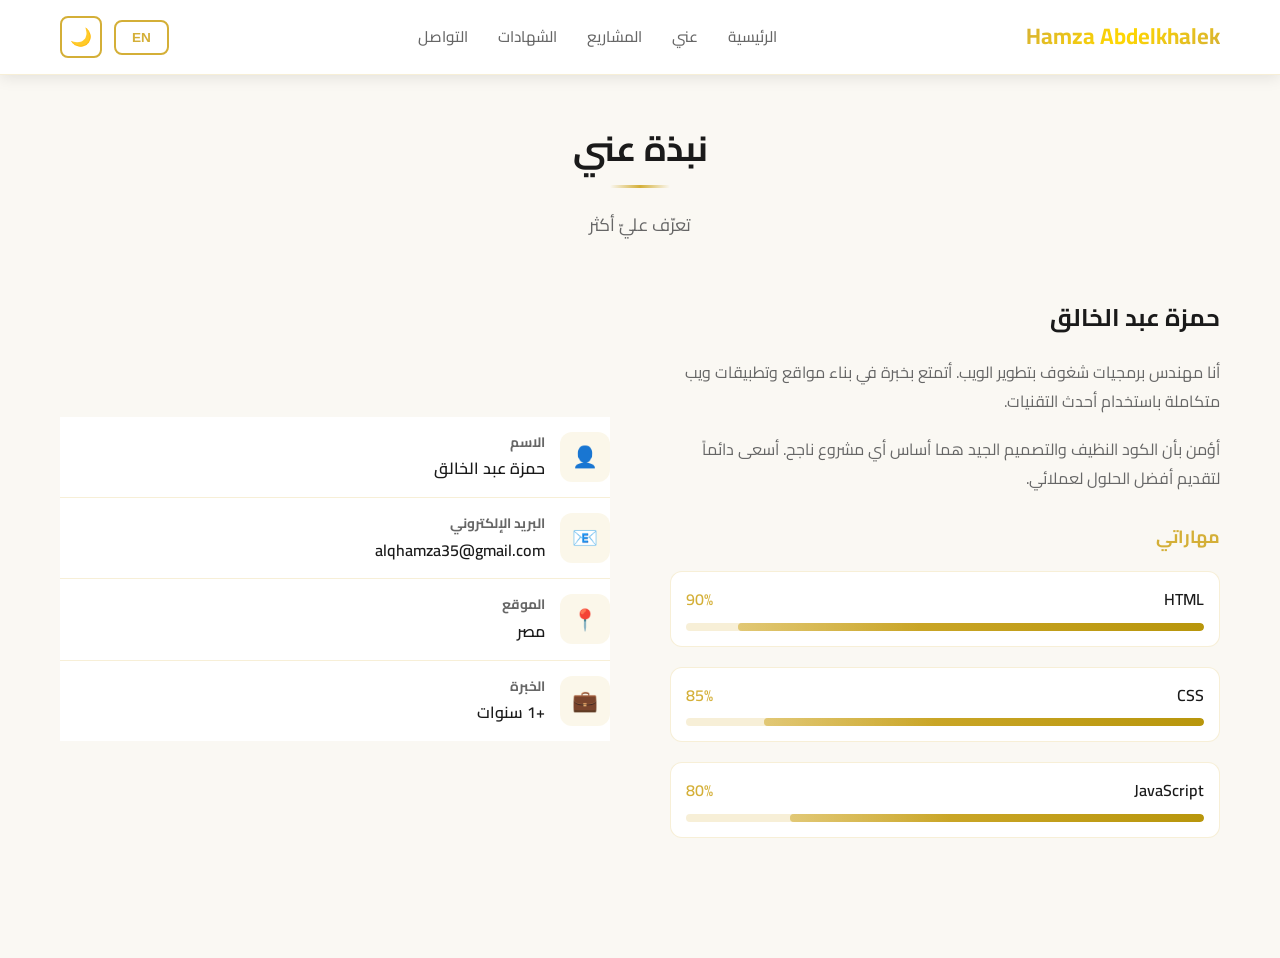
==== about.html @ 324f05d0 "Add files via upload" ====
<!DOCTYPE html>
<html lang="ar" dir="rtl">
<head>
    <meta charset="UTF-8">
    <meta name="viewport" content="width=device-width, initial-scale=1.0">
    <title>عني | Hamza Abdelkhalek</title>
    <link rel="stylesheet" href="style.css">
    <link href="https://fonts.googleapis.com/css2?family=Cairo:wght@400;600;700&family=Inter:wght@400;500;600;700&display=swap" rel="stylesheet">
</head>
<body>

    <!-- ========================================
         شريط التنقل (Navbar)
         ======================================== -->
    <nav class="navbar">
        <div class="container">
            <a href="index.html" class="logo">
                Hamza Abdelkhalek
            </a>

            <ul class="nav-links">
                <li><a href="index.html" data-i18n="home">الرئيسية</a></li>
                <li><a href="about.html" data-i18n="about">عني</a></li>
                <li><a href="projects.html" data-i18n="projects">المشاريع</a></li>
                <li><a href="certificates.html" data-i18n="certificates">الشهادات</a></li>
                <li><a href="contact.html" data-i18n="contact">التواصل</a></li>
            </ul>

            <div class="header-controls">
                <button class="lang-toggle" onclick="toggleLanguage()">EN</button>
                <button class="theme-toggle" onclick="toggleTheme()">🌙</button>
                <div class="mobile-menu">
                    <span></span>
                    <span></span>
                    <span></span>
                </div>
            </div>
        </div>
    </nav>

    <!-- ========================================
         قسم عني (About Section)
         ======================================== -->
    <section class="about" style="padding-top: 120px;">
        <div class="container">
            <!-- عنوان القسم -->
            <div class="section-header">
                <h2 data-i18n="about-title">نبذة <span>عني</span></h2>
                <p data-i18n="about-subtitle">تعرّف عليّ أكثر</p>
            </div>

            <!-- محتوى عني -->
            <div class="about-content">
                <!-- النص -->
                <div class="about-text">
                    <h3 data-i18n="name">حمزة عبد الخالق</h3>
                    <p data-i18n="about-text-1">
                        أنا مهندس برمجيات شغوف بتطوير الويب. أتمتع بخبرة في بناء مواقع وتطبيقات ويب متكاملة باستخدام أحدث التقنيات.
                    </p>
                    <p data-i18n="about-text-2">
                        أؤمن بأن الكود النظيف والتصميم الجيد هما أساس أي مشروع ناجح. أسعى دائماً لتقديم أفضل الحلول لعملائي.
                    </p>

                    <!-- شريط المهارات -->
                    <div class="skills-bar">
                        <h4 data-i18n="skills-title">مهاراتي</h4>

                        <!-- HTML -->
                        <div class="skill-item">
                            <div class="skill-header">
                                <span class="skill-name" data-i18n="html-skill">HTML</span>
                                <span class="skill-percent">90%</span>
                            </div>
                            <div class="skill-bar">
                                <div class="progress" data-width="90%"></div>
                            </div>
                        </div>

                        <!-- CSS -->
                        <div class="skill-item">
                            <div class="skill-header">
                                <span class="skill-name" data-i18n="css-skill">CSS</span>
                                <span class="skill-percent">85%</span>
                            </div>
                            <div class="skill-bar">
                                <div class="progress" data-width="85%"></div>
                            </div>
                        </div>

                        <!-- JavaScript -->
                        <div class="skill-item">
                            <div class="skill-header">
                                <span class="skill-name" data-i18n="js-skill">JavaScript</span>
                                <span class="skill-percent">80%</span>
                            </div>
                            <div class="skill-bar">
                                <div class="progress" data-width="80%"></div>
                            </div>
                        </div>
                    </div>
                </div>

                <!-- بطاقة المعلومات -->
                <div class="about-info-card">
                    <!-- الاسم -->
                    <div class="info-item">
                        <div class="icon">👤</div>
                        <div class="info-text">
                            <h4 data-i18n="name-label">الاسم</h4>
                            <p data-i18n="name-value">حمزة عبد الخالق</p>
                        </div>
                    </div>

                    <!-- البريد الإلكتروني -->
                    <div class="info-item">
                        <div class="icon">📧</div>
                        <div class="info-text">
                            <h4 data-i18n="email-label">البريد الإلكتروني</h4>
                            <p data-i18n="email-value">alqhamza35@gmail.com</p>
                        </div>
                    </div>

                    <!-- الموقع -->
                    <div class="info-item">
                        <div class="icon">📍</div>
                        <div class="info-text">
                            <h4 data-i18n="location-label">الموقع</h4>
                            <p data-i18n="location-value">مصر</p>
                        </div>
                    </div>

                    <!-- الخبرة -->
                    <div class="info-item">
                        <div class="icon">💼</div>
                        <div class="info-text">
                            <h4 data-i18n="experience-label">الخبرة</h4>
                            <p data-i18n="experience-value">+1 سنوات</p>
                        </div>
                    </div>
                </div>
            </div>
        </div>
        

    <script src="i18n.js"></script>
    <script src="main.js"></script>

</body>
</html>
---- style.css ----
:root {
    --primary: #D4AF37;
    --primary-dark: #B8960C;
    --primary-light: #f0d78c;
    --bg-color: #ffffff;
    --bg-secondary: #faf8f3;
    --text-color: #1a1a1a;
    --text-light: #666666;
    --card-bg: #ffffff;
    --shadow: 0 4px 20px rgba(0, 0, 0, 0.08);
    --border: rgba(212, 175, 55, 0.2);
    --nav-bg: rgba(255, 255, 255, 0.95);
}

[data-theme="dark"] {
    --bg-color: #0d0d0d;
    --bg-secondary: #161616;
    --text-color: #e8e8e8;
    --text-light: #999999;
    --card-bg: #1a1a1a;
    --shadow: 0 4px 25px rgba(0, 0, 0, 0.5);
    --border: rgba(212, 175, 55, 0.25);
    --nav-bg: rgba(13, 13, 13, 0.95);
}

* {
    margin: 0;
    padding: 0;
    box-sizing: border-box;
}

html {
    scroll-behavior: smooth;
}

body {
    font-family: 'Cairo', 'Inter', sans-serif;
    background-color: var(--bg-color);
    color: var(--text-color);
    line-height: 1.6;
    opacity: 0;
    animation: fadeInPage 0.6s ease forwards;
}

@keyframes fadeInPage {
    to { opacity: 1; }
}

a {
    text-decoration: none;
    color: inherit;
}

ul {
    list-style: none;
}

img {
    max-width: 100%;
    height: auto;
}

.container {
    max-width: 1200px;
    margin: 0 auto;
    padding: 0 20px;
}

/* ========== NAVBAR ========== */
.navbar {
    position: fixed;
    top: 0;
    left: 0;
    right: 0;
    background: var(--nav-bg);
    backdrop-filter: blur(12px);
    box-shadow: 0 1px 20px rgba(212, 175, 55, 0.08);
    z-index: 1000;
    border-bottom: 1px solid var(--border);
}

.navbar .container {
    display: flex;
    justify-content: space-between;
    align-items: center;
    padding: 16px 20px;
}

.logo {
    font-size: 1.4rem;
    font-weight: 700;
    color: var(--primary);
    transition: 0.3s;
}

.logo:hover {
    text-shadow: 0 0 20px rgba(212, 175, 55, 0.5);
}

.logo span {
    color: var(--text-color);
}

.nav-links {
    display: flex;
    align-items: center;
    gap: 30px;
}

.nav-links a {
    font-size: 0.95rem;
    font-weight: 500;
    color: var(--text-light);
    transition: 0.3s;
    position: relative;
}

.nav-links a::after {
    content: '';
    position: absolute;
    bottom: -6px;
    left: 50%;
    width: 0;
    height: 2px;
    background: var(--primary);
    transition: 0.3s;
    transform: translateX(-50%);
}

.nav-links a:hover {
    color: var(--primary);
}

.nav-links a:hover::after {
    width: 100%;
}

.header-controls {
    display: flex;
    align-items: center;
    gap: 12px;
}

.lang-toggle {
    display: flex;
    align-items: center;
    gap: 5px;
    padding: 8px 16px;
    background: transparent;
    border: 2px solid var(--primary);
    border-radius: 8px;
    cursor: pointer;
    font-size: 0.85rem;
    font-weight: 600;
    color: var(--primary);
    transition: 0.3s;
}

.lang-toggle:hover {
    background: var(--primary);
    color: #fff;
    box-shadow: 0 0 20px rgba(212, 175, 55, 0.3);
}

.theme-toggle {
    width: 42px;
    height: 42px;
    border-radius: 8px;
    border: 2px solid var(--primary);
    background: transparent;
    cursor: pointer;
    font-size: 1.1rem;
    display: flex;
    align-items: center;
    justify-content: center;
    transition: 0.3s;
}

.theme-toggle:hover {
    background: var(--primary);
    color: #fff;
    box-shadow: 0 0 20px rgba(212, 175, 55, 0.3);
}

.mobile-menu {
    display: none;
    flex-direction: column;
    gap: 5px;
    cursor: pointer;
    padding: 10px;
}

.mobile-menu span {
    width: 25px;
    height: 3px;
    background: var(--text-color);
    border-radius: 3px;
    transition: 0.3s;
}

/* ========== HERO ========== */
.hero {
    min-height: 100vh;
    display: flex;
    align-items: center;
    padding-top: 80px;
    background: linear-gradient(-45deg, var(--bg-color), var(--bg-secondary), rgba(212, 175, 55, 0.08), var(--bg-color));
    background-size: 400% 400%;
    animation: heroGradient 15s ease infinite;
    position: relative;
    overflow: hidden;
}

@keyframes heroGradient {
    0% { background-position: 0% 50%; }
    50% { background-position: 100% 50%; }
    100% { background-position: 0% 50%; }
}

.hero .container {
    display: grid;
    grid-template-columns: 1fr 1fr;
    gap: 60px;
    align-items: center;
}

.hero-content {
    animation: slideUp 0.8s ease forwards;
}

@keyframes slideUp {
    from {
        opacity: 0;
        transform: translateY(40px);
    }
    to {
        opacity: 1;
        transform: translateY(0);
    }
}

.hero-content h1 {
    font-size: 2.5rem;
    margin-bottom: 8px;
    color: var(--text-color);
}

.hero-content h1 span {
    background: linear-gradient(90deg, var(--primary), var(--primary-dark));
    -webkit-background-clip: text;
    -webkit-text-fill-color: transparent;
    background-clip: text;
}

.hero-content .subtitle {
    font-size: 1.3rem;
    color: var(--primary);
    margin-bottom: 20px;
    font-weight: 600;
    animation: textGlow 3s ease-in-out infinite;
}

@keyframes textGlow {
    0%, 100% { text-shadow: 0 0 5px rgba(212, 175, 55, 0.2); }
    50% { text-shadow: 0 0 20px rgba(212, 175, 55, 0.5), 0 0 40px rgba(212, 175, 55, 0.2); }
}

.hero-content p {
    font-size: 1.05rem;
    color: var(--text-light);
    margin-bottom: 30px;
    max-width: 500px;
    line-height: 1.8;
}

.hero-buttons {
    display: flex;
    gap: 15px;
    flex-wrap: wrap;
}

.hero-image {
    display: flex;
    justify-content: center;
    align-items: center;
    animation: slideUp 0.8s ease 0.2s forwards;
    opacity: 0;
}

.hero-image .profile-img {
    width: 320px;
    height: 320px;
    border-radius: 50%;
    background: linear-gradient(135deg, var(--primary), var(--primary-dark));
    display: flex;
    align-items: center;
    justify-content: center;
    overflow: hidden;
    box-shadow: 0 0 60px rgba(212, 175, 55, 0.3), 0 0 100px rgba(212, 175, 55, 0.1);
    border: 4px solid var(--primary);
    position: relative;
}

.hero-image .profile-img::before {
    content: '';
    position: absolute;
    top: -2px;
    left: -2px;
    right: -2px;
    bottom: -2px;
    border-radius: 50%;
    background: conic-gradient(from 0deg, transparent, var(--primary), transparent, var(--primary), transparent);
    animation: rotateBorder 8s linear infinite;
    z-index: -1;
}

@keyframes rotateBorder {
    100% { transform: rotate(360deg); }
}

.hero-image .profile-img img {
    width: 100%;
    height: 100%;
    object-fit: cover;
}

/* ========== BUTTONS ========== */
.btn {
    display: inline-block;
    padding: 13px 32px;
    border-radius: 10px;
    font-size: 1rem;
    font-weight: 600;
    cursor: pointer;
    transition: 0.3s cubic-bezier(0.175, 0.885, 0.32, 1.275);
    border: none;
    position: relative;
    overflow: hidden;
}

.btn::before {
    content: '';
    position: absolute;
    top: 0;
    left: -100%;
    width: 100%;
    height: 100%;
    background: linear-gradient(90deg, transparent, rgba(255, 255, 255, 0.3), transparent);
    transition: 0.5s;
}

.btn:hover::before {
    left: 100%;
}

.btn:active {
    transform: scale(0.97);
}

.btn-primary {
    background: var(--primary);
    color: #ffffff;
    box-shadow: 0 4px 15px rgba(212, 175, 55, 0.3);
}

.btn-primary:hover {
    background: var(--primary-dark);
    transform: translateY(-3px);
    box-shadow: 0 8px 30px rgba(212, 175, 55, 0.4);
}

.btn-secondary {
    background: transparent;
    color: var(--primary);
    border: 2px solid var(--primary);
}

.btn-secondary:hover {
    background: var(--primary);
    color: #ffffff;
    transform: translateY(-3px);
    box-shadow: 0 8px 30px rgba(212, 175, 55, 0.4);
}

/* ========== SECTIONS ========== */
section {
    padding: 100px 0;
}

.section-header {
    text-align: center;
    margin-bottom: 60px;
}

.section-header h2 {
    font-size: 2.2rem;
    margin-bottom: 15px;
    color: var(--text-color);
    position: relative;
    display: inline-block;
}

.section-header h2 span {
    color: var(--primary);
}

.section-header h2::after {
    content: '';
    position: absolute;
    bottom: -12px;
    left: 50%;
    transform: translateX(-50%);
    width: 60px;
    height: 3px;
    background: linear-gradient(90deg, transparent, var(--primary), transparent);
    border-radius: 2px;
}

.section-header p {
    color: var(--text-light);
    font-size: 1.1rem;
    margin-top: 20px;
}

/* ========== ABOUT ========== */
.about {
    background: var(--bg-secondary);
}

.about-content {
    display: grid;
    grid-template-columns: 1fr 1fr;
    gap: 60px;
    align-items: center;
}

.about-text h3 {
    font-size: 1.5rem;
    margin-bottom: 20px;
    color: var(--text-color);
}

.about-text p {
    color: var(--text-light);
    margin-bottom: 20px;
    line-height: 1.8;
}

.skills-bar {
    margin-top: 30px;
}

.skills-bar h4 {
    font-size: 1.1rem;
    color: var(--primary);
    margin-bottom: 20px;
}

.skill-item {
    margin-bottom: 20px;
    padding: 15px;
    background: var(--card-bg);
    border-radius: 12px;
    border: 1px solid var(--border);
    transition: 0.3s;
}

.skill-item:hover {
    transform: translateY(-3px);
    border-color: var(--primary);
    box-shadow: 0 8px 25px rgba(212, 175, 55, 0.15);
}

.skill-header {
    display: flex;
    justify-content: space-between;
    margin-bottom: 10px;
}

.skill-name {
    font-weight: 600;
    color: var(--text-color);
}

.skill-percent {
    color: var(--primary);
    font-weight: 600;
}

.skill-bar {
    height: 8px;
    background: var(--border);
    border-radius: 10px;
    overflow: hidden;
}

.skill-bar .progress {
    height: 100%;
    background: linear-gradient(90deg, var(--primary), var(--primary-dark));
    border-radius: 10px;
    transition: width 1.5s ease;
    position: relative;
    overflow: hidden;
}

.skill-bar .progress::after {
    content: '';
    position: absolute;
    top: 0;
    left: -100%;
    width: 100%;
    height: 100%;
    background: linear-gradient(90deg, transparent, rgba(255, 255, 255, 0.4), transparent);
    animation: skillShimmer 2s linear infinite;
}

@keyframes skillShimmer {
    100% { left: 100%; }
}

.login-box,
.about-info-card,
.project-card,
.certificate-card,
.contact-item,
.social-link,
.project-image {
    background: var(--card-bg);
}
    padding: 40px;
    border-radius: 20px;
    box-shadow: var(--shadow);
    border: 1px solid var(--border);
    position: relative;
    overflow: hidden;
}

.about-info-card::before {
    content: '';
    position: absolute;
    top: 0;
    left: 0;
    right: 0;
    height: 4px;
    background: linear-gradient(90deg, var(--primary), var(--primary-dark), var(--primary));
    background-size: 200% 100%;
    animation: shimmer 2s linear infinite;
}

@keyframes shimmer {
    100% { background-position: -200% 0; }
}

.info-item {
    display: flex;
    align-items: center;
    gap: 15px;
    padding: 15px 0;
    border-bottom: 1px solid var(--border);
    transition: 0.3s;
}

.info-item:last-child {
    border-bottom: none;
}

.info-item:hover {
    padding-left: 10px;
}

.info-item .icon {
    width: 50px;
    height: 50px;
    background: rgba(212, 175, 55, 0.1);
    border-radius: 12px;
    display: flex;
    align-items: center;
    justify-content: center;
    font-size: 1.3rem;
    color: var(--primary);
    transition: 0.3s;
}

.info-item:hover .icon {
    background: var(--primary);
    color: #fff;
    transform: rotate(10deg);
}

.info-item .info-text h4 {
    font-size: 0.85rem;
    color: var(--text-light);
    margin-bottom: 3px;
}

.info-item .info-text p {
    font-size: 1rem;
    color: var(--text-color);
    font-weight: 600;
    margin-bottom: 0;
}

/* ========== PROJECTS ========== */
.projects-grid {
    display: grid;
    grid-template-columns: repeat(3, 1fr);
    gap: 30px;
}

.project-card {
    background: var(--card-bg);
    border-radius: 16px;
    overflow: hidden;
    box-shadow: var(--shadow);
    border: 1px solid var(--border);
    transition: 0.4s cubic-bezier(0.175, 0.885, 0.32, 1.275);
    position: relative;
}

.project-card::before {
    content: '';
    position: absolute;
    top: 0;
    left: 0;
    right: 0;
    height: 3px;
    background: linear-gradient(90deg, var(--primary), var(--primary-dark), var(--primary));
    background-size: 200% 100%;
    animation: shimmer 2s linear infinite;
    opacity: 0;
    transition: 0.3s;
}

.project-card:hover {
    transform: translateY(-8px);
    box-shadow: 0 15px 40px rgba(212, 175, 55, 0.2);
    border-color: var(--primary);
}

.project-card:hover::before {
    opacity: 1;
}

.project-image {
    width: 100%;
    height: 180px;
    background: linear-gradient(135deg, rgba(212, 175, 55, 0.1), rgba(212, 175, 55, 0.05));
    display: flex;
    align-items: center;
    justify-content: center;
    font-size: 3.5rem;
    position: relative;
    overflow: hidden;
}

.project-image::after {
    content: '';
    position: absolute;
    top: 0;
    left: -100%;
    width: 100%;
    height: 100%;
    background: linear-gradient(90deg, transparent, rgba(255, 255, 255, 0.2), transparent);
    transition: 0.5s;
}

.project-card:hover .project-image::after {
    left: 100%;
}

.project-content {
    padding: 25px;
}

.project-content h3 {
    font-size: 1.2rem;
    margin-bottom: 10px;
    color: var(--text-color);
    position: relative;
    display: inline-block;
}

.project-content h3::after {
    content: '';
    position: absolute;
    bottom: -4px;
    left: 0;
    width: 0;
    height: 2px;
    background: var(--primary);
    transition: 0.3s;
}

.project-card:hover .project-content h3::after {
    width: 100%;
}

.project-content p {
    color: var(--text-light);
    margin-bottom: 15px;
    font-size: 0.95rem;
}

.project-tags {
    display: flex;
    flex-wrap: wrap;
    gap: 8px;
    margin-bottom: 15px;
}

.project-tags span {
    padding: 5px 12px;
    background: rgba(212, 175, 55, 0.1);
    color: var(--primary);
    border-radius: 6px;
    font-size: 0.8rem;
    font-weight: 600;
    border: 1px solid rgba(212, 175, 55, 0.2);
}

.project-links {
    display: flex;
    gap: 10px;
}

.project-links a {
    padding: 8px 18px;
    border-radius: 8px;
    font-size: 0.85rem;
    font-weight: 600;
    transition: 0.3s;
}

.project-links .live-link {
    background: var(--primary);
    color: #ffffff;
}

.project-links .live-link:hover {
    background: var(--primary-dark);
    box-shadow: 0 4px 15px rgba(212, 175, 55, 0.3);
}

.project-links .code-link {
    border: 2px solid var(--primary);
    color: var(--primary);
}

.project-links .code-link:hover {
    background: var(--primary);
    color: #ffffff;
}

/* ========== CERTIFICATES ========== */
.certificates {
    background: var(--bg-secondary);
}

.certificates-grid {
    display: grid;
    grid-template-columns: repeat(3, 1fr);
    gap: 30px;
}

.certificate-card {
    background: var(--card-bg);
    border-radius: 16px;
    overflow: hidden;
    box-shadow: var(--shadow);
    border: 1px solid var(--border);
    transition: 0.4s cubic-bezier(0.175, 0.885, 0.32, 1.275);
    position: relative;
}

.certificate-card::before {
    content: '';
    position: absolute;
    top: 0;
    left: 0;
    right: 0;
    height: 3px;
    background: linear-gradient(90deg, var(--primary), var(--primary-dark), var(--primary));
    background-size: 200% 100%;
    animation: shimmer 2s linear infinite;
    opacity: 0;
    transition: 0.3s;
}

.certificate-card:hover {
    transform: translateY(-8px);
    box-shadow: 0 15px 40px rgba(212, 175, 55, 0.2);
    border-color: var(--primary);
}

.certificate-card:hover::before {
    opacity: 1;
}

.certificate-image {
    width: 100%;
    height: 220px;
    overflow: hidden;
    background: var(--bg-secondary);
}

.certificate-image img {
    width: 100%;
    height: 100%;
    object-fit: cover;
    transition: 0.4s;
}

.certificate-card:hover .certificate-image img {
    transform: scale(1.05);
}

.certificate-content {
    padding: 22px;
}

.certificate-content h3 {
    font-size: 1rem;
    margin-bottom: 8px;
    color: var(--text-color);
    line-height: 1.4;
}

.certificate-issuer {
    color: var(--primary);
    font-size: 0.85rem;
    font-weight: 500;
    margin-bottom: 5px;
}

.certificate-date {
    color: var(--text-light);
    font-size: 0.85rem;
    margin-bottom: 10px;
}

.certificate-badge {
    display: inline-block;
    padding: 5px 12px;
    background: rgba(212, 175, 55, 0.1);
    color: var(--primary);
    border-radius: 6px;
    font-size: 0.75rem;
    font-weight: 600;
    border: 1px solid rgba(212, 175, 55, 0.2);
}

/* ========== CONTACT ========== */
.contact {
    background: var(--bg-secondary);
}

.contact-content {
    display: grid;
    grid-template-columns: 1fr;
    gap: 60px;
    max-width: 700px;
    margin: 0 auto;
}

.contact-info h3 {
    font-size: 1.3rem;
    margin-bottom: 25px;
    color: var(--text-color);
    line-height: 1.8;
}

.contact-details {
    margin-bottom: 30px;
}

.contact-item {
    display: flex;
    align-items: center;
    gap: 15px;
    margin-bottom: 20px;
    padding: 15px;
    background: var(--card-bg);
    border-radius: 12px;
    border: 1px solid var(--border);
    transition: 0.3s;
}

.contact-item:hover {
    transform: translateX(-5px);
    border-color: var(--primary);
    box-shadow: 0 5px 20px rgba(212, 175, 55, 0.1);
}

.contact-item .icon {
    width: 50px;
    height: 50px;
    background: rgba(212, 175, 55, 0.1);
    border-radius: 12px;
    display: flex;
    align-items: center;
    justify-content: center;
    font-size: 1.3rem;
    color: var(--primary);
    transition: 0.3s;
}

.contact-item:hover .icon {
    background: var(--primary);
    color: #fff;
    transform: rotate(10deg);
}

.contact-item .text h4 {
    font-size: 0.85rem;
    color: var(--text-light);
    margin-bottom: 3px;
}

.contact-item .text p {
    color: var(--text-color);
    font-weight: 600;
    margin-bottom: 0;
}

.social-links {
    display: flex;
    gap: 12px;
    flex-wrap: wrap;
}

.social-link {
    display: inline-flex;
    align-items: center;
    gap: 8px;
    padding: 12px 24px;
    background: var(--card-bg);
    border-radius: 10px;
    font-size: 0.95rem;
    font-weight: 600;
    color: var(--text-color);
    border: 1px solid var(--border);
    transition: 0.3s;
}

.social-link:hover {
    background: var(--primary);
    color: #ffffff;
    border-color: var(--primary);
    transform: translateY(-3px);
    box-shadow: 0 8px 25px rgba(212, 175, 55, 0.3);
}

/* ========== RESPONSIVE ========== */
@media (max-width: 992px) {
    .hero .container {
        grid-template-columns: 1fr;
        text-align: center;
    }

    .hero-content p {
        max-width: 100%;
    }

    .hero-buttons {
        justify-content: center;
    }

    .hero-image {
        order: -1;
    }

    .hero-image .profile-img {
        width: 260px;
        height: 260px;
    }

    .about-content {
        grid-template-columns: 1fr;
    }

    .projects-grid {
        grid-template-columns: repeat(2, 1fr);
    }

    .certificates-grid {
        grid-template-columns: repeat(2, 1fr);
    }
}

@media (max-width: 768px) {
    .nav-links {
        display: none;
        position: absolute;
        top: 100%;
        left: 0;
        right: 0;
        background: var(--nav-bg);
        backdrop-filter: blur(12px);
        flex-direction: column;
        padding: 20px;
        gap: 15px;
        box-shadow: 0 10px 30px rgba(0, 0, 0, 0.1);
        border-bottom: 1px solid var(--border);
    }

    .nav-links.active {
        display: flex;
    }

    .mobile-menu {
        display: flex;
    }

    .hero-content h1 {
        font-size: 2rem;
    }

    .hero-content .subtitle {
        font-size: 1.1rem;
    }

    .projects-grid,
    .certificates-grid {
        grid-template-columns: 1fr;
    }

    .section-header h2 {
        font-size: 1.8rem;
    }
}

@media (max-width: 480px) {
    .hero-image .profile-img {
        width: 200px;
        height: 200px;
    }

    .hero-content h1 {
        font-size: 1.6rem;
    }

    .btn {
        padding: 10px 24px;
        font-size: 0.9rem;
    }

    .header-controls {
        gap: 8px;
    }

    .lang-toggle {
        padding: 6px 12px;
        font-size: 0.8rem;
    }

    .theme-toggle {
        width: 38px;
        height: 38px;
    }
}

/* ========== RTL ========== */
[dir="rtl"] .hero-content {
    text-align: right;
}

[dir="rtl"] .hero-buttons {
    justify-content: flex-start;
}

[dir="rtl"] .project-links {
    justify-content: flex-start;
}

/* ========== FONTS ========== */
@import url('https://fonts.googleapis.com/css2?family=Cairo:wght@400;600;700&family=Inter:wght@400;500;600;700&display=swap');

[dir="rtl"] body {
    font-family: 'Cairo', sans-serif;
}

[dir="ltr"] body {
    font-family: 'Inter', sans-serif;
}
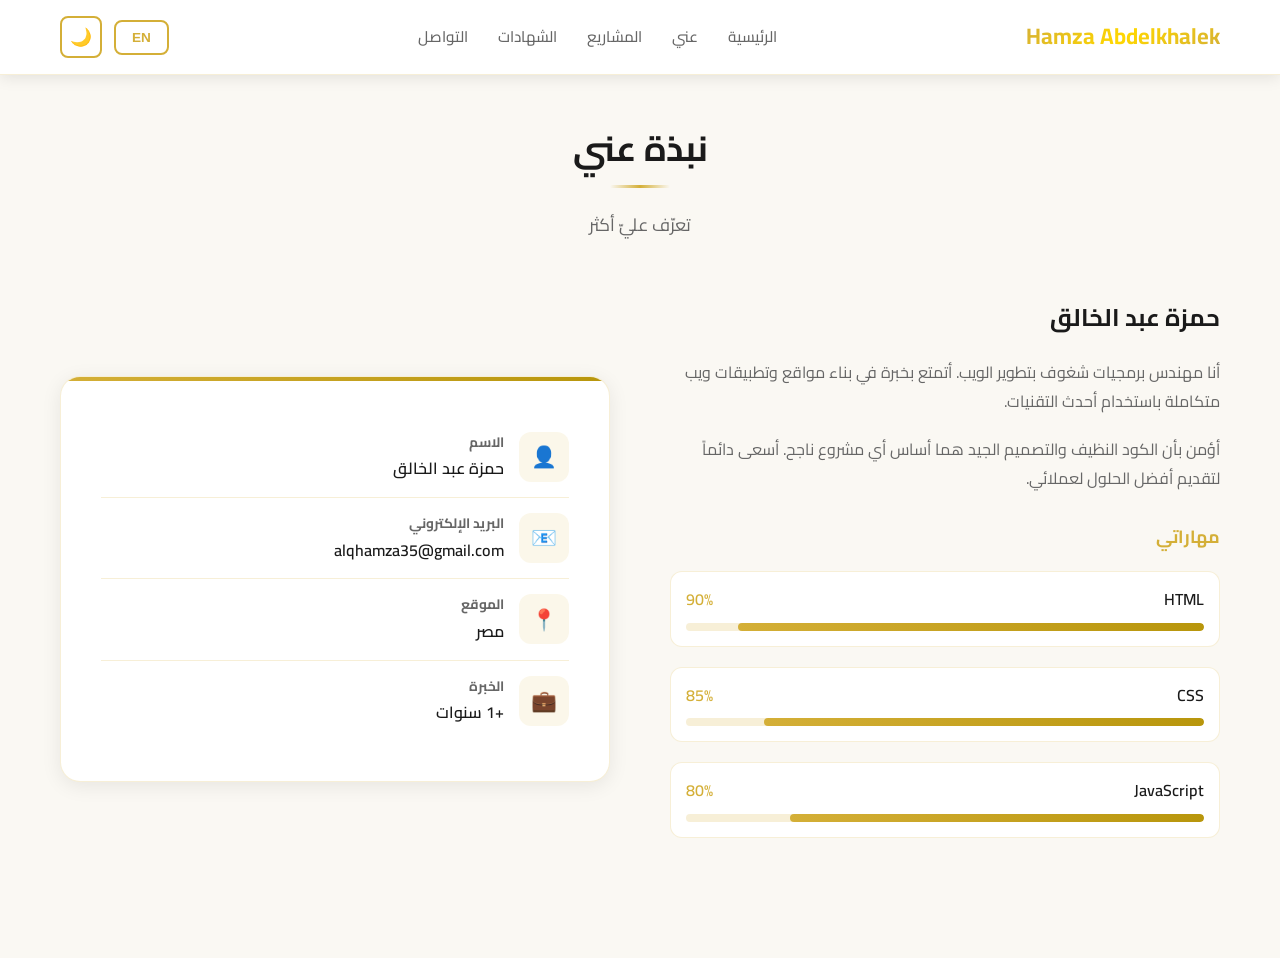
==== commit 21a1a109: "Add files via upload" ====
--- a/about.html
+++ b/about.html
@@ -140,7 +140,7 @@
                 </div>
             </div>
         </div>
-        
+    </section>
 
     <script src="i18n.js"></script>
     <script src="main.js"></script>
--- a/style.css
+++ b/style.css
@@ -518,7 +518,6 @@
     100% { left: 100%; }
 }
 
-.login-box,
 .about-info-card,
 .project-card,
 .certificate-card,
@@ -527,6 +526,8 @@
 .project-image {
     background: var(--card-bg);
 }
+
+.about-info-card {
     padding: 40px;
     border-radius: 20px;
     box-shadow: var(--shadow);
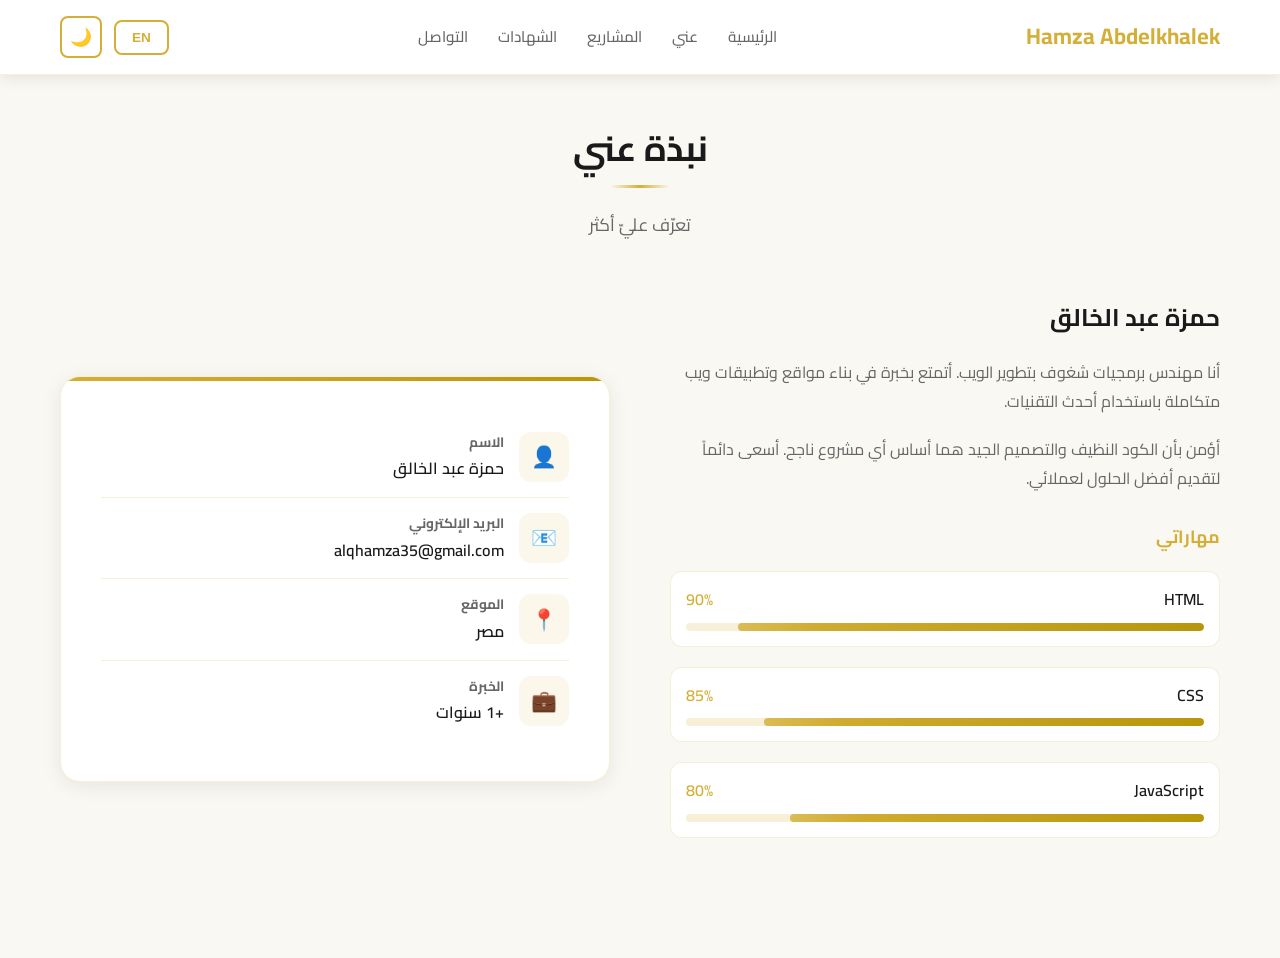
==== commit dfe8cd61: "Add files via upload" ====
--- a/about.html
+++ b/about.html
@@ -5,7 +5,6 @@
     <meta name="viewport" content="width=device-width, initial-scale=1.0">
     <title>عني | Hamza Abdelkhalek</title>
     <link rel="stylesheet" href="style.css">
-    <link href="https://fonts.googleapis.com/css2?family=Cairo:wght@400;600;700&family=Inter:wght@400;500;600;700&display=swap" rel="stylesheet">
 </head>
 <body>
 
@@ -45,7 +44,7 @@
         <div class="container">
             <!-- عنوان القسم -->
             <div class="section-header">
-                <h2 data-i18n="about-title">نبذة <span>عني</span></h2>
+                <h2 data-i18n="about-title">نبذة عني</h2>
                 <p data-i18n="about-subtitle">تعرّف عليّ أكثر</p>
             </div>
 
--- a/style.css
+++ b/style.css
@@ -1,3 +1,5 @@
+@import url('https://fonts.googleapis.com/css2?family=Cairo:wght@400;600;700&family=Inter:wght@400;500;600;700&display=swap');
+
 :root {
     --primary: #D4AF37;
     --primary-dark: #B8960C;
@@ -566,7 +568,7 @@
 }
 
 .info-item:hover {
-    padding-left: 10px;
+    padding-inline-start: 10px;
 }
 
 .info-item .icon {
@@ -1074,8 +1076,6 @@
 }
 
 /* ========== FONTS ========== */
-@import url('https://fonts.googleapis.com/css2?family=Cairo:wght@400;600;700&family=Inter:wght@400;500;600;700&display=swap');
-
 [dir="rtl"] body {
     font-family: 'Cairo', sans-serif;
 }
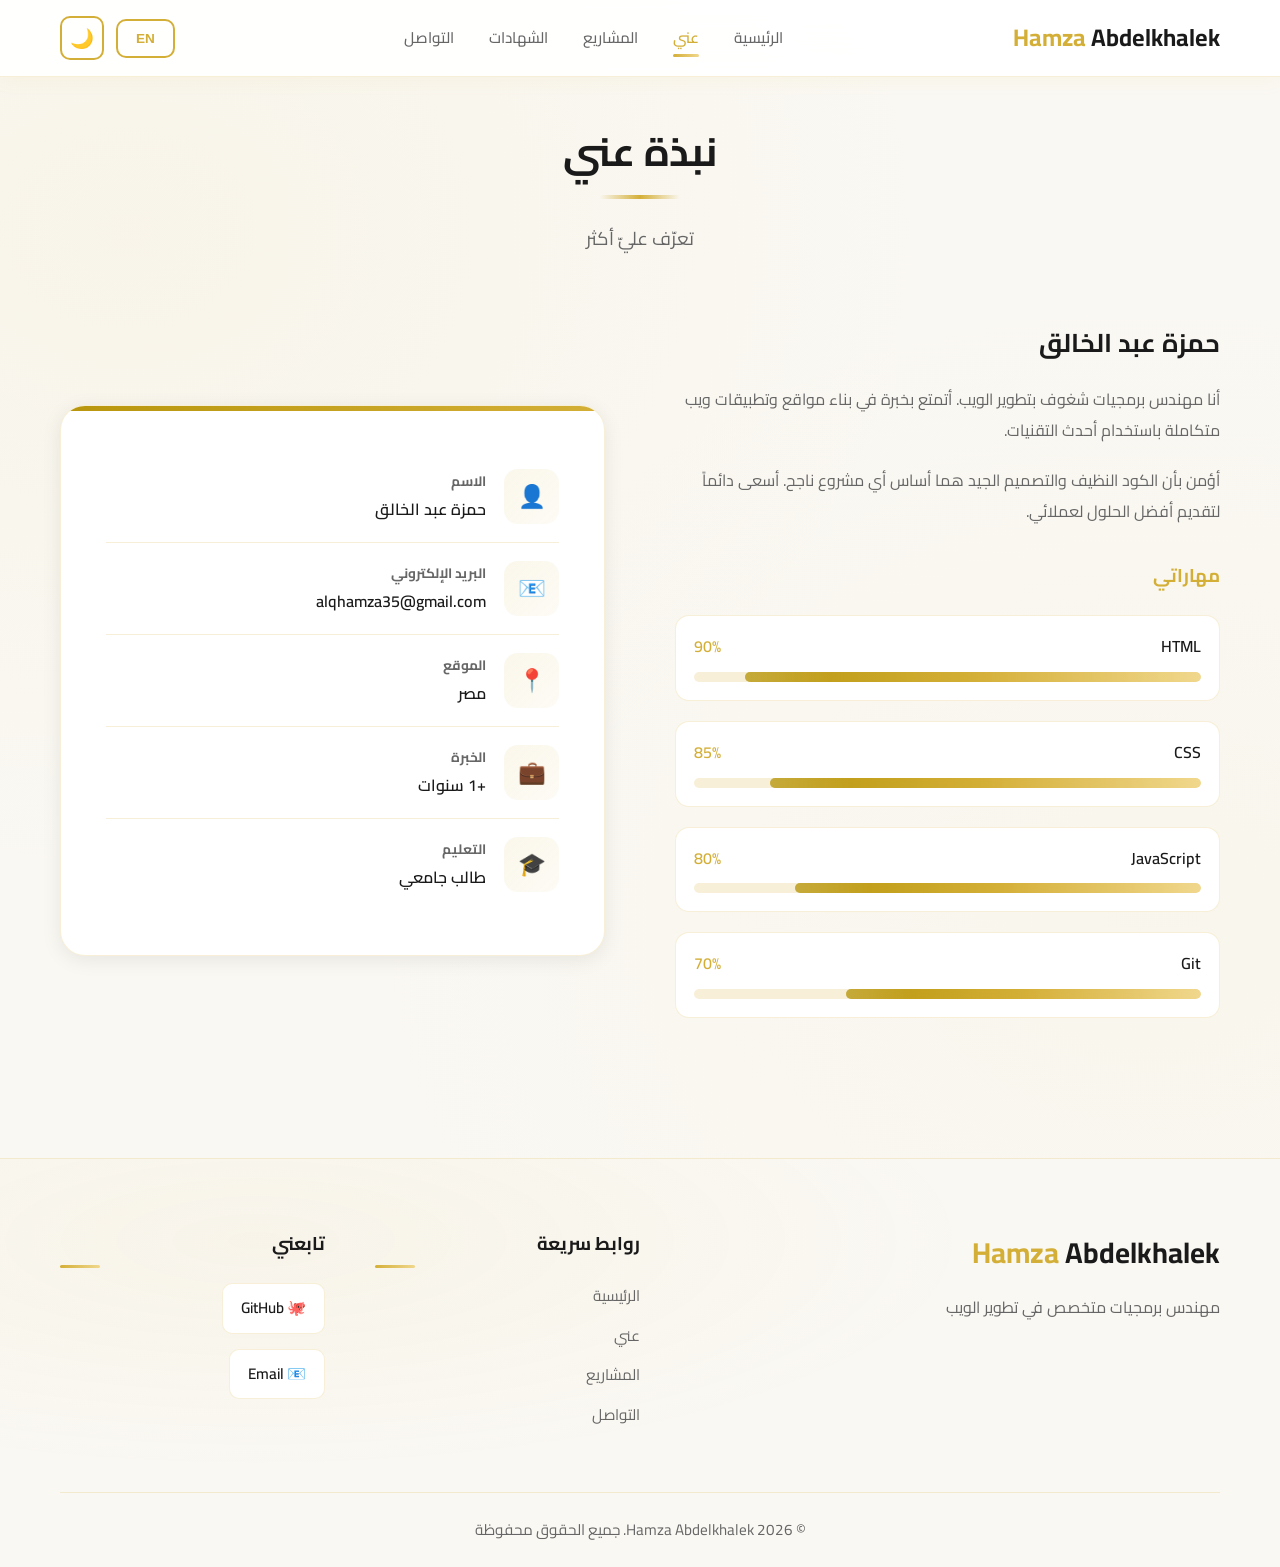
==== commit 40ce02be: "Add files via upload" ====
--- a/about.html
+++ b/about.html
@@ -4,18 +4,15 @@
     <meta charset="UTF-8">
     <meta name="viewport" content="width=device-width, initial-scale=1.0">
     <title>عني | Hamza Abdelkhalek</title>
+    <meta name="description" content="تعرف على Hamza Abdelkhalek - مهندس برمجيات">
+    <link rel="icon" type="image/png" href="me.png">
     <link rel="stylesheet" href="style.css">
 </head>
 <body>
 
-    <!-- ========================================
-         شريط التنقل (Navbar)
-         ======================================== -->
     <nav class="navbar">
         <div class="container">
-            <a href="index.html" class="logo">
-                Hamza Abdelkhalek
-            </a>
+            <a href="index.html" class="logo">Hamza <span>Abdelkhalek</span></a>
 
             <ul class="nav-links">
                 <li><a href="index.html" data-i18n="home">الرئيسية</a></li>
@@ -27,7 +24,7 @@
 
             <div class="header-controls">
                 <button class="lang-toggle" onclick="toggleLanguage()">EN</button>
-                <button class="theme-toggle" onclick="toggleTheme()">🌙</button>
+                <button class="theme-toggle" onclick="toggleTheme()">&#127769;</button>
                 <div class="mobile-menu">
                     <span></span>
                     <span></span>
@@ -37,20 +34,14 @@
         </div>
     </nav>
 
-    <!-- ========================================
-         قسم عني (About Section)
-         ======================================== -->
-    <section class="about" style="padding-top: 120px;">
+    <section class="about" style="padding-top: 120px; min-height: 100vh;">
         <div class="container">
-            <!-- عنوان القسم -->
             <div class="section-header">
                 <h2 data-i18n="about-title">نبذة عني</h2>
                 <p data-i18n="about-subtitle">تعرّف عليّ أكثر</p>
             </div>
 
-            <!-- محتوى عني -->
             <div class="about-content">
-                <!-- النص -->
                 <div class="about-text">
                     <h3 data-i18n="name">حمزة عبد الخالق</h3>
                     <p data-i18n="about-text-1">
@@ -60,11 +51,9 @@
                         أؤمن بأن الكود النظيف والتصميم الجيد هما أساس أي مشروع ناجح. أسعى دائماً لتقديم أفضل الحلول لعملائي.
                     </p>
 
-                    <!-- شريط المهارات -->
                     <div class="skills-bar">
                         <h4 data-i18n="skills-title">مهاراتي</h4>
 
-                        <!-- HTML -->
                         <div class="skill-item">
                             <div class="skill-header">
                                 <span class="skill-name" data-i18n="html-skill">HTML</span>
@@ -75,7 +64,6 @@
                             </div>
                         </div>
 
-                        <!-- CSS -->
                         <div class="skill-item">
                             <div class="skill-header">
                                 <span class="skill-name" data-i18n="css-skill">CSS</span>
@@ -86,7 +74,6 @@
                             </div>
                         </div>
 
-                        <!-- JavaScript -->
                         <div class="skill-item">
                             <div class="skill-header">
                                 <span class="skill-name" data-i18n="js-skill">JavaScript</span>
@@ -96,44 +83,57 @@
                                 <div class="progress" data-width="80%"></div>
                             </div>
                         </div>
+
+                        <div class="skill-item">
+                            <div class="skill-header">
+                                <span class="skill-name">Git</span>
+                                <span class="skill-percent">70%</span>
+                            </div>
+                            <div class="skill-bar">
+                                <div class="progress" data-width="70%"></div>
+                            </div>
+                        </div>
                     </div>
                 </div>
 
-                <!-- بطاقة المعلومات -->
                 <div class="about-info-card">
-                    <!-- الاسم -->
                     <div class="info-item">
-                        <div class="icon">👤</div>
+                        <div class="icon">&#128100;</div>
                         <div class="info-text">
                             <h4 data-i18n="name-label">الاسم</h4>
                             <p data-i18n="name-value">حمزة عبد الخالق</p>
                         </div>
                     </div>
 
-                    <!-- البريد الإلكتروني -->
                     <div class="info-item">
-                        <div class="icon">📧</div>
+                        <div class="icon">&#128231;</div>
                         <div class="info-text">
                             <h4 data-i18n="email-label">البريد الإلكتروني</h4>
                             <p data-i18n="email-value">alqhamza35@gmail.com</p>
                         </div>
                     </div>
 
-                    <!-- الموقع -->
                     <div class="info-item">
-                        <div class="icon">📍</div>
+                        <div class="icon">&#128205;</div>
                         <div class="info-text">
                             <h4 data-i18n="location-label">الموقع</h4>
                             <p data-i18n="location-value">مصر</p>
                         </div>
                     </div>
 
-                    <!-- الخبرة -->
                     <div class="info-item">
-                        <div class="icon">💼</div>
+                        <div class="icon">&#128188;</div>
                         <div class="info-text">
                             <h4 data-i18n="experience-label">الخبرة</h4>
                             <p data-i18n="experience-value">+1 سنوات</p>
+                        </div>
+                    </div>
+
+                    <div class="info-item">
+                        <div class="icon">&#127891;</div>
+                        <div class="info-text">
+                            <h4 data-i18n="education-label">التعليم</h4>
+                            <p data-i18n="education-value">طالب جامعي</p>
                         </div>
                     </div>
                 </div>
@@ -141,6 +141,38 @@
         </div>
     </section>
 
+    <footer class="footer">
+        <div class="container">
+            <div class="footer-content">
+                <div class="footer-brand">
+                    <a href="index.html" class="logo">Hamza <span>Abdelkhalek</span></a>
+                    <p data-i18n="footer-desc">مهندس برمجيات متخصص في تطوير الويب</p>
+                </div>
+                <div class="footer-links">
+                    <h4 data-i18n="footer-quick">روابط سريعة</h4>
+                    <ul>
+                        <li><a href="index.html" data-i18n="home">الرئيسية</a></li>
+                        <li><a href="about.html" data-i18n="about">عني</a></li>
+                        <li><a href="projects.html" data-i18n="projects">المشاريع</a></li>
+                        <li><a href="contact.html" data-i18n="contact">التواصل</a></li>
+                    </ul>
+                </div>
+                <div class="footer-social">
+                    <h4 data-i18n="footer-social">تابعني</h4>
+                    <div class="social-links">
+                        <a href="https://github.com/alqhamza35-ctrl" target="_blank" class="social-link">&#128025; GitHub</a>
+                        <a href="mailto:alqhamza35@gmail.com" class="social-link">&#128231; Email</a>
+                    </div>
+                </div>
+            </div>
+            <div class="footer-bottom">
+                <p>&copy; 2026 Hamza Abdelkhalek. <span data-i18n="footer-rights">جميع الحقوق محفوظة</span></p>
+            </div>
+        </div>
+    </footer>
+
+    <button class="scroll-top" id="scrollTop" onclick="scrollToTop()">&#8593;</button>
+
     <script src="i18n.js"></script>
     <script src="main.js"></script>
 
--- a/style.css
+++ b/style.css
@@ -12,17 +12,23 @@
     --shadow: 0 4px 20px rgba(0, 0, 0, 0.08);
     --border: rgba(212, 175, 55, 0.2);
     --nav-bg: rgba(255, 255, 255, 0.95);
+    --success: #22c55e;
+    --whatsapp: #25D366;
+    --glass: rgba(255, 255, 255, 0.1);
+    --glass-border: rgba(255, 255, 255, 0.2);
 }
 
 [data-theme="dark"] {
-    --bg-color: #0d0d0d;
-    --bg-secondary: #161616;
-    --text-color: #e8e8e8;
-    --text-light: #999999;
-    --card-bg: #1a1a1a;
-    --shadow: 0 4px 25px rgba(0, 0, 0, 0.5);
-    --border: rgba(212, 175, 55, 0.25);
-    --nav-bg: rgba(13, 13, 13, 0.95);
+    --bg-color: #0a0a0f;
+    --bg-secondary: #12121a;
+    --text-color: #f0f0f0;
+    --text-light: #a0a0a0;
+    --card-bg: rgba(20, 20, 30, 0.8);
+    --shadow: 0 8px 32px rgba(0, 0, 0, 0.4);
+    --border: rgba(212, 175, 55, 0.15);
+    --nav-bg: rgba(10, 10, 15, 0.9);
+    --glass: rgba(20, 20, 30, 0.6);
+    --glass-border: rgba(212, 175, 55, 0.1);
 }
 
 * {
@@ -41,7 +47,8 @@
     color: var(--text-color);
     line-height: 1.6;
     opacity: 0;
-    animation: fadeInPage 0.6s ease forwards;
+    animation: fadeInPage 0.8s ease forwards;
+    overflow-x: hidden;
 }
 
 @keyframes fadeInPage {
@@ -75,10 +82,19 @@
     left: 0;
     right: 0;
     background: var(--nav-bg);
-    backdrop-filter: blur(12px);
+    backdrop-filter: blur(20px) saturate(180%);
+    -webkit-backdrop-filter: blur(20px) saturate(180%);
     box-shadow: 0 1px 20px rgba(212, 175, 55, 0.08);
     z-index: 1000;
     border-bottom: 1px solid var(--border);
+    transition: all 0.4s cubic-bezier(0.4, 0, 0.2, 1);
+}
+
+.navbar.scrolled {
+    padding: 8px 0;
+    background: var(--nav-bg);
+    box-shadow: 0 4px 30px rgba(212, 175, 55, 0.15);
+    transform: translateY(0);
 }
 
 .navbar .container {
@@ -86,17 +102,40 @@
     justify-content: space-between;
     align-items: center;
     padding: 16px 20px;
+    transition: padding 0.4s ease;
+}
+
+.navbar.scrolled .container {
+    padding: 10px 20px;
 }
 
 .logo {
-    font-size: 1.4rem;
+    font-size: 1.5rem;
     font-weight: 700;
     color: var(--primary);
-    transition: 0.3s;
+    transition: all 0.4s ease;
+    position: relative;
+}
+
+.logo::after {
+    content: '';
+    position: absolute;
+    bottom: -5px;
+    left: 0;
+    width: 0;
+    height: 3px;
+    background: linear-gradient(90deg, var(--primary), var(--primary-light));
+    transition: width 0.4s ease;
+    border-radius: 2px;
+}
+
+.logo:hover::after {
+    width: 100%;
 }
 
 .logo:hover {
-    text-shadow: 0 0 20px rgba(212, 175, 55, 0.5);
+    text-shadow: 0 0 30px rgba(212, 175, 55, 0.6);
+    transform: scale(1.02);
 }
 
 .logo span {
@@ -106,37 +145,49 @@
 .nav-links {
     display: flex;
     align-items: center;
-    gap: 30px;
+    gap: 35px;
 }
 
 .nav-links a {
     font-size: 0.95rem;
     font-weight: 500;
     color: var(--text-light);
-    transition: 0.3s;
+    transition: all 0.3s ease;
     position: relative;
+    padding: 5px 0;
 }
 
 .nav-links a::after {
     content: '';
     position: absolute;
-    bottom: -6px;
+    bottom: 0;
     left: 50%;
     width: 0;
-    height: 2px;
-    background: var(--primary);
-    transition: 0.3s;
+    height: 3px;
+    background: linear-gradient(90deg, var(--primary), var(--primary-light));
+    transition: all 0.4s cubic-bezier(0.4, 0, 0.2, 1);
     transform: translateX(-50%);
+    border-radius: 2px;
 }
 
 .nav-links a:hover {
     color: var(--primary);
+    transform: translateY(-2px);
 }
 
 .nav-links a:hover::after {
     width: 100%;
 }
 
+.nav-links a.active {
+    color: var(--primary);
+    font-weight: 600;
+}
+
+.nav-links a.active::after {
+    width: 100%;
+}
+
 .header-controls {
     display: flex;
     align-items: center;
@@ -147,57 +198,113 @@
     display: flex;
     align-items: center;
     gap: 5px;
-    padding: 8px 16px;
+    padding: 10px 18px;
     background: transparent;
     border: 2px solid var(--primary);
-    border-radius: 8px;
+    border-radius: 10px;
     cursor: pointer;
     font-size: 0.85rem;
     font-weight: 600;
     color: var(--primary);
-    transition: 0.3s;
+    transition: all 0.4s cubic-bezier(0.4, 0, 0.2, 1);
+    position: relative;
+    overflow: hidden;
+}
+
+.lang-toggle::before {
+    content: '';
+    position: absolute;
+    top: 0;
+    left: -100%;
+    width: 100%;
+    height: 100%;
+    background: linear-gradient(90deg, transparent, rgba(212, 175, 55, 0.2), transparent);
+    transition: left 0.5s ease;
+}
+
+.lang-toggle:hover::before {
+    left: 100%;
 }
 
 .lang-toggle:hover {
     background: var(--primary);
     color: #fff;
-    box-shadow: 0 0 20px rgba(212, 175, 55, 0.3);
+    box-shadow: 0 8px 25px rgba(212, 175, 55, 0.4);
+    transform: translateY(-3px);
 }
 
 .theme-toggle {
-    width: 42px;
-    height: 42px;
-    border-radius: 8px;
+    width: 44px;
+    height: 44px;
+    border-radius: 10px;
     border: 2px solid var(--primary);
     background: transparent;
     cursor: pointer;
-    font-size: 1.1rem;
+    font-size: 1.2rem;
     display: flex;
     align-items: center;
     justify-content: center;
-    transition: 0.3s;
+    transition: all 0.4s cubic-bezier(0.4, 0, 0.2, 1);
+    position: relative;
+    overflow: hidden;
+}
+
+.theme-toggle::before {
+    content: '';
+    position: absolute;
+    top: 50%;
+    left: 50%;
+    width: 0;
+    height: 0;
+    background: var(--primary);
+    border-radius: 50%;
+    transform: translate(-50%, -50%);
+    transition: all 0.5s ease;
+    z-index: -1;
+}
+
+.theme-toggle:hover::before {
+    width: 150%;
+    height: 150%;
 }
 
 .theme-toggle:hover {
-    background: var(--primary);
     color: #fff;
-    box-shadow: 0 0 20px rgba(212, 175, 55, 0.3);
+    transform: translateY(-3px) rotate(15deg);
+    box-shadow: 0 8px 25px rgba(212, 175, 55, 0.4);
 }
 
 .mobile-menu {
     display: none;
     flex-direction: column;
-    gap: 5px;
+    gap: 6px;
     cursor: pointer;
     padding: 10px;
+    z-index: 1001;
 }
 
 .mobile-menu span {
-    width: 25px;
+    width: 28px;
     height: 3px;
     background: var(--text-color);
     border-radius: 3px;
-    transition: 0.3s;
+    transition: all 0.4s cubic-bezier(0.4, 0, 0.2, 1);
+    transform-origin: center;
+}
+
+.mobile-menu.active span:nth-child(1) {
+    transform: rotate(45deg) translate(6px, 6px);
+    background: var(--primary);
+}
+
+.mobile-menu.active span:nth-child(2) {
+    opacity: 0;
+    transform: scaleX(0);
+}
+
+.mobile-menu.active span:nth-child(3) {
+    transform: rotate(-45deg) translate(8px, -8px);
+    background: var(--primary);
 }
 
 /* ========== HERO ========== */
@@ -206,11 +313,26 @@
     display: flex;
     align-items: center;
     padding-top: 80px;
-    background: linear-gradient(-45deg, var(--bg-color), var(--bg-secondary), rgba(212, 175, 55, 0.08), var(--bg-color));
+    background: 
+        radial-gradient(ellipse at 20% 80%, rgba(212, 175, 55, 0.08) 0%, transparent 50%),
+        radial-gradient(ellipse at 80% 20%, rgba(212, 175, 55, 0.05) 0%, transparent 50%),
+        linear-gradient(-45deg, var(--bg-color), var(--bg-secondary), rgba(212, 175, 55, 0.03), var(--bg-color));
     background-size: 400% 400%;
-    animation: heroGradient 15s ease infinite;
+    animation: heroGradient 20s ease infinite;
     position: relative;
     overflow: hidden;
+}
+
+.hero::before {
+    content: '';
+    position: absolute;
+    top: 0;
+    left: 0;
+    right: 0;
+    bottom: 0;
+    background: url("data:image/svg+xml,%3Csvg width='60' height='60' viewBox='0 0 60 60' xmlns='http://www.w3.org/2000/svg'%3E%3Cg fill='none' fill-rule='evenodd'%3E%3Cg fill='%23D4AF37' fill-opacity='0.03'%3E%3Cpath d='M36 34v-4h-2v4h-4v2h4v4h2v-4h4v-2h-4zm0-30V0h-2v4h-4v2h4v4h2V6h4V4h-4zM6 34v-4H4v4H0v2h4v4h2v-4h4v-2H6zM6 4V0H4v4H0v2h4v4h2V6h4V4H6z'/%3E%3C/g%3E%3C/g%3E%3C/svg%3E");
+    opacity: 0.5;
+    pointer-events: none;
 }
 
 @keyframes heroGradient {
@@ -222,18 +344,20 @@
 .hero .container {
     display: grid;
     grid-template-columns: 1fr 1fr;
-    gap: 60px;
-    align-items: center;
+    gap: 80px;
+    align-items: center;
+    position: relative;
+    z-index: 1;
 }
 
 .hero-content {
-    animation: slideUp 0.8s ease forwards;
+    animation: slideUp 1s ease forwards;
 }
 
 @keyframes slideUp {
     from {
         opacity: 0;
-        transform: translateY(40px);
+        transform: translateY(50px);
     }
     to {
         opacity: 1;
@@ -241,83 +365,209 @@
     }
 }
 
+.hero-badge {
+    display: inline-flex;
+    align-items: center;
+    gap: 8px;
+    padding: 10px 22px;
+    background: rgba(34, 197, 94, 0.1);
+    color: var(--success);
+    border-radius: 30px;
+    font-size: 0.85rem;
+    font-weight: 600;
+    margin-bottom: 25px;
+    border: 1px solid rgba(34, 197, 94, 0.2);
+    animation: pulse 2s ease-in-out infinite;
+    backdrop-filter: blur(10px);
+}
+
+.hero-badge::before {
+    content: '';
+    width: 10px;
+    height: 10px;
+    background: var(--success);
+    border-radius: 50%;
+    animation: blink 1.5s ease-in-out infinite;
+}
+
+@keyframes pulse {
+    0%, 100% { transform: scale(1); box-shadow: 0 0 0 0 rgba(34, 197, 94, 0.4); }
+    50% { transform: scale(1.02); box-shadow: 0 0 20px 5px rgba(34, 197, 94, 0.1); }
+}
+
+@keyframes blink {
+    0%, 100% { opacity: 1; }
+    50% { opacity: 0.4; }
+}
+
 .hero-content h1 {
-    font-size: 2.5rem;
-    margin-bottom: 8px;
+    font-size: 3rem;
+    margin-bottom: 10px;
     color: var(--text-color);
+    line-height: 1.2;
 }
 
 .hero-content h1 span {
-    background: linear-gradient(90deg, var(--primary), var(--primary-dark));
+    background: linear-gradient(135deg, var(--primary), var(--primary-light), var(--primary-dark));
     -webkit-background-clip: text;
     -webkit-text-fill-color: transparent;
     background-clip: text;
+    background-size: 200% 200%;
+    animation: gradientShift 3s ease infinite;
+}
+
+@keyframes gradientShift {
+    0% { background-position: 0% 50%; }
+    50% { background-position: 100% 50%; }
+    100% { background-position: 0% 50%; }
 }
 
 .hero-content .subtitle {
-    font-size: 1.3rem;
+    font-size: 1.4rem;
     color: var(--primary);
-    margin-bottom: 20px;
+    margin-bottom: 25px;
     font-weight: 600;
+    display: flex;
+    align-items: center;
+}
+
+.typing-text {
     animation: textGlow 3s ease-in-out infinite;
 }
 
+.cursor {
+    animation: blink 1s infinite;
+    color: var(--primary);
+    margin-right: 5px;
+    font-weight: 300;
+}
+
 @keyframes textGlow {
-    0%, 100% { text-shadow: 0 0 5px rgba(212, 175, 55, 0.2); }
-    50% { text-shadow: 0 0 20px rgba(212, 175, 55, 0.5), 0 0 40px rgba(212, 175, 55, 0.2); }
-}
-
-.hero-content p {
-    font-size: 1.05rem;
+    0%, 100% { text-shadow: 0 0 10px rgba(212, 175, 55, 0.3); }
+    50% { text-shadow: 0 0 30px rgba(212, 175, 55, 0.6), 0 0 60px rgba(212, 175, 55, 0.3); }
+}
+
+.hero-content > p {
+    font-size: 1.1rem;
     color: var(--text-light);
-    margin-bottom: 30px;
-    max-width: 500px;
-    line-height: 1.8;
+    margin-bottom: 35px;
+    max-width: 520px;
+    line-height: 1.9;
 }
 
 .hero-buttons {
     display: flex;
-    gap: 15px;
+    gap: 18px;
     flex-wrap: wrap;
+    margin-bottom: 50px;
+}
+
+.hero-stats {
+    display: flex;
+    gap: 50px;
+    padding: 30px;
+    background: var(--glass);
+    backdrop-filter: blur(10px);
+    border-radius: 20px;
+    border: 1px solid var(--glass-border);
+}
+
+.stat-item {
+    text-align: center;
+    transition: all 0.3s ease;
+}
+
+.stat-item:hover {
+    transform: translateY(-5px);
+}
+
+.stat-number {
+    display: block;
+    font-size: 2.5rem;
+    font-weight: 700;
+    background: linear-gradient(135deg, var(--primary), var(--primary-light));
+    -webkit-background-clip: text;
+    -webkit-text-fill-color: transparent;
+    background-clip: text;
+    line-height: 1.2;
+}
+
+.stat-label {
+    font-size: 0.9rem;
+    color: var(--text-light);
+    margin-top: 5px;
 }
 
 .hero-image {
     display: flex;
     justify-content: center;
     align-items: center;
-    animation: slideUp 0.8s ease 0.2s forwards;
+    animation: slideUp 1s ease 0.3s forwards;
     opacity: 0;
+    perspective: 1000px;
 }
 
 .hero-image .profile-img {
-    width: 320px;
-    height: 320px;
+    width: 340px;
+    height: 340px;
     border-radius: 50%;
     background: linear-gradient(135deg, var(--primary), var(--primary-dark));
     display: flex;
     align-items: center;
     justify-content: center;
     overflow: hidden;
-    box-shadow: 0 0 60px rgba(212, 175, 55, 0.3), 0 0 100px rgba(212, 175, 55, 0.1);
-    border: 4px solid var(--primary);
+    box-shadow: 
+        0 0 80px rgba(212, 175, 55, 0.3),
+        0 0 150px rgba(212, 175, 55, 0.1),
+        inset 0 0 60px rgba(255, 255, 255, 0.1);
+    border: 5px solid var(--primary);
     position: relative;
+    transform-style: preserve-3d;
+    transition: all 0.6s cubic-bezier(0.4, 0, 0.2, 1);
+    animation: float 6s ease-in-out infinite;
+}
+
+@keyframes float {
+    0%, 100% { transform: translateY(0) rotateX(0) rotateY(0); }
+    25% { transform: translateY(-15px) rotateX(2deg) rotateY(5deg); }
+    75% { transform: translateY(-5px) rotateX(-2deg) rotateY(-3deg); }
 }
 
 .hero-image .profile-img::before {
     content: '';
     position: absolute;
-    top: -2px;
-    left: -2px;
-    right: -2px;
-    bottom: -2px;
+    top: -3px;
+    left: -3px;
+    right: -3px;
+    bottom: -3px;
     border-radius: 50%;
     background: conic-gradient(from 0deg, transparent, var(--primary), transparent, var(--primary), transparent);
-    animation: rotateBorder 8s linear infinite;
+    animation: rotateBorder 10s linear infinite;
     z-index: -1;
+}
+
+.hero-image .profile-img::after {
+    content: '';
+    position: absolute;
+    top: 0;
+    left: 0;
+    right: 0;
+    bottom: 0;
+    border-radius: 50%;
+    background: linear-gradient(135deg, rgba(255,255,255,0.2) 0%, transparent 50%, rgba(0,0,0,0.1) 100%);
+    pointer-events: none;
 }
 
 @keyframes rotateBorder {
     100% { transform: rotate(360deg); }
+}
+
+.hero-image .profile-img:hover {
+    transform: scale(1.08) translateZ(40px) rotateY(15deg);
+    box-shadow: 
+        0 0 100px rgba(212, 175, 55, 0.5),
+        0 0 200px rgba(212, 175, 55, 0.2),
+        30px 30px 60px rgba(0, 0, 0, 0.3);
 }
 
 .hero-image .profile-img img {
@@ -328,16 +578,20 @@
 
 /* ========== BUTTONS ========== */
 .btn {
-    display: inline-block;
-    padding: 13px 32px;
-    border-radius: 10px;
+    display: inline-flex;
+    align-items: center;
+    justify-content: center;
+    gap: 10px;
+    padding: 15px 35px;
+    border-radius: 12px;
     font-size: 1rem;
     font-weight: 600;
     cursor: pointer;
-    transition: 0.3s cubic-bezier(0.175, 0.885, 0.32, 1.275);
+    transition: all 0.4s cubic-bezier(0.4, 0, 0.2, 1);
     border: none;
     position: relative;
     overflow: hidden;
+    transform-style: preserve-3d;
 }
 
 .btn::before {
@@ -348,7 +602,7 @@
     width: 100%;
     height: 100%;
     background: linear-gradient(90deg, transparent, rgba(255, 255, 255, 0.3), transparent);
-    transition: 0.5s;
+    transition: left 0.6s ease;
 }
 
 .btn:hover::before {
@@ -356,46 +610,47 @@
 }
 
 .btn:active {
-    transform: scale(0.97);
+    transform: translateY(2px) translateZ(0) scale(0.97);
 }
 
 .btn-primary {
-    background: var(--primary);
+    background: linear-gradient(135deg, var(--primary), var(--primary-dark));
     color: #ffffff;
-    box-shadow: 0 4px 15px rgba(212, 175, 55, 0.3);
+    box-shadow: 0 6px 20px rgba(212, 175, 55, 0.35);
 }
 
 .btn-primary:hover {
-    background: var(--primary-dark);
-    transform: translateY(-3px);
-    box-shadow: 0 8px 30px rgba(212, 175, 55, 0.4);
+    background: linear-gradient(135deg, var(--primary-light), var(--primary));
+    transform: translateY(-5px) translateZ(10px);
+    box-shadow: 0 12px 35px rgba(212, 175, 55, 0.5);
 }
 
 .btn-secondary {
     background: transparent;
     color: var(--primary);
     border: 2px solid var(--primary);
+    backdrop-filter: blur(10px);
 }
 
 .btn-secondary:hover {
     background: var(--primary);
     color: #ffffff;
-    transform: translateY(-3px);
-    box-shadow: 0 8px 30px rgba(212, 175, 55, 0.4);
+    transform: translateY(-5px) translateZ(10px);
+    box-shadow: 0 12px 35px rgba(212, 175, 55, 0.4);
 }
 
 /* ========== SECTIONS ========== */
 section {
-    padding: 100px 0;
+    padding: 120px 0;
 }
 
 .section-header {
     text-align: center;
-    margin-bottom: 60px;
+    margin-bottom: 70px;
 }
 
 .section-header h2 {
-    font-size: 2.2rem;
+    font-size: 2.5rem;
     margin-bottom: 15px;
     color: var(--text-color);
     position: relative;
@@ -409,35 +664,83 @@
 .section-header h2::after {
     content: '';
     position: absolute;
-    bottom: -12px;
+    bottom: -15px;
     left: 50%;
     transform: translateX(-50%);
-    width: 60px;
-    height: 3px;
+    width: 80px;
+    height: 4px;
     background: linear-gradient(90deg, transparent, var(--primary), transparent);
     border-radius: 2px;
 }
 
 .section-header p {
     color: var(--text-light);
-    font-size: 1.1rem;
-    margin-top: 20px;
+    font-size: 1.15rem;
+    margin-top: 25px;
+}
+
+.project-count, .cert-count {
+    margin-top: 15px;
+    font-size: 1rem;
+    color: var(--primary);
+    font-weight: 600;
+}
+
+/* ========== PROJECTS FILTER ========== */
+.projects-filter {
+    display: flex;
+    justify-content: center;
+    gap: 15px;
+    margin-bottom: 50px;
+    flex-wrap: wrap;
+    perspective: 1000px;
+}
+
+.filter-btn {
+    padding: 12px 28px;
+    background: var(--card-bg);
+    border: 2px solid var(--border);
+    border-radius: 30px;
+    cursor: pointer;
+    font-size: 0.9rem;
+    font-weight: 600;
+    color: var(--text-color);
+    transition: all 0.4s cubic-bezier(0.4, 0, 0.2, 1);
+    transform-style: preserve-3d;
+    backdrop-filter: blur(10px);
+}
+
+.filter-btn:hover {
+    transform: translateY(-5px) translateZ(10px) rotateX(5deg);
+    border-color: var(--primary);
+    box-shadow: 0 10px 30px rgba(212, 175, 55, 0.2);
+}
+
+.filter-btn.active {
+    background: linear-gradient(135deg, var(--primary), var(--primary-dark));
+    color: #fff;
+    border-color: var(--primary);
+    transform: translateY(-3px) translateZ(5px);
+    box-shadow: 0 10px 30px rgba(212, 175, 55, 0.4);
 }
 
 /* ========== ABOUT ========== */
 .about {
-    background: var(--bg-secondary);
+    background: 
+        radial-gradient(ellipse at 10% 20%, rgba(212, 175, 55, 0.05) 0%, transparent 50%),
+        radial-gradient(ellipse at 90% 80%, rgba(212, 175, 55, 0.03) 0%, transparent 50%),
+        var(--bg-secondary);
 }
 
 .about-content {
     display: grid;
     grid-template-columns: 1fr 1fr;
-    gap: 60px;
+    gap: 70px;
     align-items: center;
 }
 
 .about-text h3 {
-    font-size: 1.5rem;
+    font-size: 1.6rem;
     margin-bottom: 20px;
     color: var(--text-color);
 }
@@ -445,38 +748,41 @@
 .about-text p {
     color: var(--text-light);
     margin-bottom: 20px;
-    line-height: 1.8;
+    line-height: 1.9;
 }
 
 .skills-bar {
-    margin-top: 30px;
+    margin-top: 35px;
+    perspective: 1000px;
 }
 
 .skills-bar h4 {
-    font-size: 1.1rem;
+    font-size: 1.15rem;
     color: var(--primary);
-    margin-bottom: 20px;
+    margin-bottom: 25px;
 }
 
 .skill-item {
     margin-bottom: 20px;
-    padding: 15px;
+    padding: 18px;
     background: var(--card-bg);
-    border-radius: 12px;
+    border-radius: 14px;
     border: 1px solid var(--border);
-    transition: 0.3s;
+    transition: all 0.4s cubic-bezier(0.4, 0, 0.2, 1);
+    transform-style: preserve-3d;
+    backdrop-filter: blur(10px);
 }
 
 .skill-item:hover {
-    transform: translateY(-3px);
+    transform: translateZ(15px) translateY(-5px);
     border-color: var(--primary);
-    box-shadow: 0 8px 25px rgba(212, 175, 55, 0.15);
+    box-shadow: 0 15px 40px rgba(212, 175, 55, 0.2);
 }
 
 .skill-header {
     display: flex;
     justify-content: space-between;
-    margin-bottom: 10px;
+    margin-bottom: 12px;
 }
 
 .skill-name {
@@ -490,7 +796,7 @@
 }
 
 .skill-bar {
-    height: 8px;
+    height: 10px;
     background: var(--border);
     border-radius: 10px;
     overflow: hidden;
@@ -498,9 +804,9 @@
 
 .skill-bar .progress {
     height: 100%;
-    background: linear-gradient(90deg, var(--primary), var(--primary-dark));
+    background: linear-gradient(90deg, var(--primary-dark), var(--primary), var(--primary-light));
     border-radius: 10px;
-    transition: width 1.5s ease;
+    transition: width 1.8s cubic-bezier(0.4, 0, 0.2, 1);
     position: relative;
     overflow: hidden;
 }
@@ -512,8 +818,8 @@
     left: -100%;
     width: 100%;
     height: 100%;
-    background: linear-gradient(90deg, transparent, rgba(255, 255, 255, 0.4), transparent);
-    animation: skillShimmer 2s linear infinite;
+    background: linear-gradient(90deg, transparent, rgba(255, 255, 255, 0.5), transparent);
+    animation: skillShimmer 2.5s linear infinite;
 }
 
 @keyframes skillShimmer {
@@ -530,113 +836,151 @@
 }
 
 .about-info-card {
-    padding: 40px;
-    border-radius: 20px;
+    padding: 45px;
+    border-radius: 25px;
     box-shadow: var(--shadow);
     border: 1px solid var(--border);
     position: relative;
     overflow: hidden;
+    transform-style: preserve-3d;
+    transition: all 0.5s cubic-bezier(0.4, 0, 0.2, 1);
+    backdrop-filter: blur(10px);
 }
 
 .about-info-card::before {
+    content: '';
+    position: absolute;
+    top: 0;
+    left: 0;
+    right: 0;
+    height: 5px;
+    background: linear-gradient(90deg, var(--primary-dark), var(--primary), var(--primary-light), var(--primary));
+    background-size: 300% 100%;
+    animation: shimmer 3s linear infinite;
+}
+
+@keyframes shimmer {
+    0% { background-position: 300% 0; }
+    100% { background-position: -300% 0; }
+}
+
+.about-info-card:hover {
+    transform: translateZ(25px) translateY(-10px);
+    box-shadow: 
+        0 35px 70px rgba(212, 175, 55, 0.25),
+        0 15px 35px rgba(0, 0, 0, 0.1);
+}
+
+.info-item {
+    display: flex;
+    align-items: center;
+    gap: 18px;
+    padding: 18px 0;
+    border-bottom: 1px solid var(--border);
+    transition: all 0.3s ease;
+    transform-style: preserve-3d;
+}
+
+.info-item:last-child {
+    border-bottom: none;
+}
+
+.info-item:hover {
+    padding-inline-start: 12px;
+    transform: translateZ(10px);
+}
+
+.info-item .icon {
+    width: 55px;
+    height: 55px;
+    background: linear-gradient(135deg, rgba(212, 175, 55, 0.1), rgba(212, 175, 55, 0.05));
+    border-radius: 14px;
+    display: flex;
+    align-items: center;
+    justify-content: center;
+    font-size: 1.4rem;
+    color: var(--primary);
+    transition: all 0.4s cubic-bezier(0.4, 0, 0.2, 1);
+}
+
+.info-item:hover .icon {
+    background: linear-gradient(135deg, var(--primary), var(--primary-dark));
+    color: #fff;
+    transform: rotate(15deg) scale(1.1);
+    box-shadow: 0 8px 25px rgba(212, 175, 55, 0.4);
+}
+
+.info-item .info-text h4 {
+    font-size: 0.85rem;
+    color: var(--text-light);
+    margin-bottom: 4px;
+}
+
+.info-item .info-text p {
+    font-size: 1rem;
+    color: var(--text-color);
+    font-weight: 600;
+    margin-bottom: 0;
+}
+
+/* ========== PROJECTS ========== */
+.projects-grid {
+    display: grid;
+    grid-template-columns: repeat(3, 1fr);
+    gap: 35px;
+    perspective: 1000px;
+}
+
+.project-card {
+    background: var(--card-bg);
+    border-radius: 20px;
+    overflow: hidden;
+    box-shadow: var(--shadow);
+    border: 1px solid var(--border);
+    transition: all 0.5s cubic-bezier(0.4, 0, 0.2, 1);
+    position: relative;
+    transform-style: preserve-3d;
+    backdrop-filter: blur(10px);
+}
+
+.project-card.hidden {
+    display: none;
+}
+
+.project-card::before {
     content: '';
     position: absolute;
     top: 0;
     left: 0;
     right: 0;
     height: 4px;
-    background: linear-gradient(90deg, var(--primary), var(--primary-dark), var(--primary));
-    background-size: 200% 100%;
-    animation: shimmer 2s linear infinite;
-}
-
-@keyframes shimmer {
-    100% { background-position: -200% 0; }
-}
-
-.info-item {
-    display: flex;
-    align-items: center;
-    gap: 15px;
-    padding: 15px 0;
-    border-bottom: 1px solid var(--border);
-    transition: 0.3s;
-}
-
-.info-item:last-child {
-    border-bottom: none;
-}
-
-.info-item:hover {
-    padding-inline-start: 10px;
-}
-
-.info-item .icon {
-    width: 50px;
-    height: 50px;
-    background: rgba(212, 175, 55, 0.1);
-    border-radius: 12px;
-    display: flex;
-    align-items: center;
-    justify-content: center;
-    font-size: 1.3rem;
-    color: var(--primary);
-    transition: 0.3s;
-}
-
-.info-item:hover .icon {
-    background: var(--primary);
-    color: #fff;
-    transform: rotate(10deg);
-}
-
-.info-item .info-text h4 {
-    font-size: 0.85rem;
-    color: var(--text-light);
-    margin-bottom: 3px;
-}
-
-.info-item .info-text p {
-    font-size: 1rem;
-    color: var(--text-color);
-    font-weight: 600;
-    margin-bottom: 0;
-}
-
-/* ========== PROJECTS ========== */
-.projects-grid {
-    display: grid;
-    grid-template-columns: repeat(3, 1fr);
-    gap: 30px;
-}
-
-.project-card {
-    background: var(--card-bg);
-    border-radius: 16px;
-    overflow: hidden;
-    box-shadow: var(--shadow);
-    border: 1px solid var(--border);
-    transition: 0.4s cubic-bezier(0.175, 0.885, 0.32, 1.275);
-    position: relative;
-}
-
-.project-card::before {
+    background: linear-gradient(90deg, var(--primary-dark), var(--primary), var(--primary-light), var(--primary));
+    background-size: 300% 100%;
+    animation: shimmer 3s linear infinite;
+    opacity: 0;
+    transition: opacity 0.4s ease;
+    z-index: 1;
+}
+
+.project-card::after {
     content: '';
     position: absolute;
     top: 0;
     left: 0;
     right: 0;
-    height: 3px;
-    background: linear-gradient(90deg, var(--primary), var(--primary-dark), var(--primary));
-    background-size: 200% 100%;
-    animation: shimmer 2s linear infinite;
+    bottom: 0;
+    background: linear-gradient(135deg, rgba(255,255,255,0.08) 0%, transparent 50%, rgba(0,0,0,0.05) 100%);
+    border-radius: 20px;
+    pointer-events: none;
     opacity: 0;
-    transition: 0.3s;
+    transition: opacity 0.5s ease;
 }
 
 .project-card:hover {
-    transform: translateY(-8px);
-    box-shadow: 0 15px 40px rgba(212, 175, 55, 0.2);
+    transform: translateY(-15px) rotateX(5deg) rotateY(-3deg) translateZ(20px);
+    box-shadow: 
+        0 30px 60px rgba(212, 175, 55, 0.25),
+        0 15px 30px rgba(0, 0, 0, 0.1);
     border-color: var(--primary);
 }
 
@@ -644,14 +988,18 @@
     opacity: 1;
 }
 
+.project-card:hover::after {
+    opacity: 1;
+}
+
 .project-image {
     width: 100%;
-    height: 180px;
-    background: linear-gradient(135deg, rgba(212, 175, 55, 0.1), rgba(212, 175, 55, 0.05));
+    height: 200px;
+    background: linear-gradient(135deg, rgba(212, 175, 55, 0.12), rgba(212, 175, 55, 0.04));
     display: flex;
     align-items: center;
     justify-content: center;
-    font-size: 3.5rem;
+    font-size: 4rem;
     position: relative;
     overflow: hidden;
 }
@@ -663,8 +1011,8 @@
     left: -100%;
     width: 100%;
     height: 100%;
-    background: linear-gradient(90deg, transparent, rgba(255, 255, 255, 0.2), transparent);
-    transition: 0.5s;
+    background: linear-gradient(90deg, transparent, rgba(255, 255, 255, 0.25), transparent);
+    transition: left 0.7s ease;
 }
 
 .project-card:hover .project-image::after {
@@ -672,12 +1020,12 @@
 }
 
 .project-content {
-    padding: 25px;
+    padding: 28px;
 }
 
 .project-content h3 {
-    font-size: 1.2rem;
-    margin-bottom: 10px;
+    font-size: 1.25rem;
+    margin-bottom: 12px;
     color: var(--text-color);
     position: relative;
     display: inline-block;
@@ -686,12 +1034,13 @@
 .project-content h3::after {
     content: '';
     position: absolute;
-    bottom: -4px;
+    bottom: -5px;
     left: 0;
     width: 0;
-    height: 2px;
-    background: var(--primary);
-    transition: 0.3s;
+    height: 3px;
+    background: linear-gradient(90deg, var(--primary), var(--primary-light));
+    transition: width 0.4s ease;
+    border-radius: 2px;
 }
 
 .project-card:hover .project-content h3::after {
@@ -700,79 +1049,96 @@
 
 .project-content p {
     color: var(--text-light);
-    margin-bottom: 15px;
+    margin-bottom: 18px;
     font-size: 0.95rem;
+    line-height: 1.7;
 }
 
 .project-tags {
     display: flex;
     flex-wrap: wrap;
-    gap: 8px;
-    margin-bottom: 15px;
+    gap: 10px;
+    margin-bottom: 18px;
 }
 
 .project-tags span {
-    padding: 5px 12px;
+    padding: 6px 14px;
     background: rgba(212, 175, 55, 0.1);
     color: var(--primary);
-    border-radius: 6px;
+    border-radius: 8px;
     font-size: 0.8rem;
     font-weight: 600;
     border: 1px solid rgba(212, 175, 55, 0.2);
+    transition: all 0.3s ease;
+}
+
+.project-tags span:hover {
+    background: var(--primary);
+    color: #fff;
+    transform: translateY(-2px);
 }
 
 .project-links {
     display: flex;
-    gap: 10px;
+    gap: 12px;
 }
 
 .project-links a {
-    padding: 8px 18px;
-    border-radius: 8px;
+    padding: 10px 22px;
+    border-radius: 10px;
     font-size: 0.85rem;
     font-weight: 600;
-    transition: 0.3s;
+    transition: all 0.4s cubic-bezier(0.4, 0, 0.2, 1);
 }
 
 .project-links .live-link {
-    background: var(--primary);
+    background: linear-gradient(135deg, var(--primary), var(--primary-dark));
     color: #ffffff;
+    box-shadow: 0 4px 15px rgba(212, 175, 55, 0.3);
 }
 
 .project-links .live-link:hover {
-    background: var(--primary-dark);
-    box-shadow: 0 4px 15px rgba(212, 175, 55, 0.3);
+    transform: translateY(-3px) translateZ(5px);
+    box-shadow: 0 8px 25px rgba(212, 175, 55, 0.4);
 }
 
 .project-links .code-link {
     border: 2px solid var(--primary);
     color: var(--primary);
+    backdrop-filter: blur(10px);
 }
 
 .project-links .code-link:hover {
     background: var(--primary);
     color: #ffffff;
+    transform: translateY(-3px) translateZ(5px);
 }
 
 /* ========== CERTIFICATES ========== */
 .certificates {
-    background: var(--bg-secondary);
+    background: 
+        radial-gradient(ellipse at 90% 20%, rgba(212, 175, 55, 0.05) 0%, transparent 50%),
+        radial-gradient(ellipse at 10% 80%, rgba(212, 175, 55, 0.03) 0%, transparent 50%),
+        var(--bg-secondary);
 }
 
 .certificates-grid {
     display: grid;
     grid-template-columns: repeat(3, 1fr);
-    gap: 30px;
+    gap: 35px;
+    perspective: 1000px;
 }
 
 .certificate-card {
     background: var(--card-bg);
-    border-radius: 16px;
+    border-radius: 20px;
     overflow: hidden;
     box-shadow: var(--shadow);
     border: 1px solid var(--border);
-    transition: 0.4s cubic-bezier(0.175, 0.885, 0.32, 1.275);
+    transition: all 0.5s cubic-bezier(0.4, 0, 0.2, 1);
     position: relative;
+    transform-style: preserve-3d;
+    backdrop-filter: blur(10px);
 }
 
 .certificate-card::before {
@@ -781,17 +1147,34 @@
     top: 0;
     left: 0;
     right: 0;
-    height: 3px;
-    background: linear-gradient(90deg, var(--primary), var(--primary-dark), var(--primary));
-    background-size: 200% 100%;
-    animation: shimmer 2s linear infinite;
+    height: 4px;
+    background: linear-gradient(90deg, var(--primary-dark), var(--primary), var(--primary-light), var(--primary));
+    background-size: 300% 100%;
+    animation: shimmer 3s linear infinite;
     opacity: 0;
-    transition: 0.3s;
+    transition: opacity 0.4s ease;
+    z-index: 1;
+}
+
+.certificate-card::after {
+    content: '';
+    position: absolute;
+    top: 0;
+    left: 0;
+    right: 0;
+    bottom: 0;
+    background: linear-gradient(135deg, rgba(255,255,255,0.08) 0%, transparent 50%, rgba(0,0,0,0.05) 100%);
+    border-radius: 20px;
+    pointer-events: none;
+    opacity: 0;
+    transition: opacity 0.5s ease;
 }
 
 .certificate-card:hover {
-    transform: translateY(-8px);
-    box-shadow: 0 15px 40px rgba(212, 175, 55, 0.2);
+    transform: translateY(-15px) rotateX(5deg) rotateY(3deg) translateZ(20px);
+    box-shadow: 
+        0 30px 60px rgba(212, 175, 55, 0.25),
+        0 15px 30px rgba(0, 0, 0, 0.1);
     border-color: var(--primary);
 }
 
@@ -799,124 +1182,148 @@
     opacity: 1;
 }
 
+.certificate-card:hover::after {
+    opacity: 1;
+}
+
 .certificate-image {
     width: 100%;
-    height: 220px;
+    height: 240px;
     overflow: hidden;
     background: var(--bg-secondary);
+    position: relative;
 }
 
 .certificate-image img {
     width: 100%;
     height: 100%;
     object-fit: cover;
-    transition: 0.4s;
+    transition: transform 0.6s cubic-bezier(0.4, 0, 0.2, 1);
 }
 
 .certificate-card:hover .certificate-image img {
-    transform: scale(1.05);
+    transform: scale(1.1);
 }
 
 .certificate-content {
-    padding: 22px;
+    padding: 25px;
 }
 
 .certificate-content h3 {
-    font-size: 1rem;
-    margin-bottom: 8px;
+    font-size: 1.05rem;
+    margin-bottom: 10px;
     color: var(--text-color);
-    line-height: 1.4;
+    line-height: 1.5;
 }
 
 .certificate-issuer {
     color: var(--primary);
     font-size: 0.85rem;
     font-weight: 500;
-    margin-bottom: 5px;
+    margin-bottom: 6px;
 }
 
 .certificate-date {
     color: var(--text-light);
     font-size: 0.85rem;
-    margin-bottom: 10px;
+    margin-bottom: 12px;
 }
 
 .certificate-badge {
     display: inline-block;
-    padding: 5px 12px;
+    padding: 6px 14px;
     background: rgba(212, 175, 55, 0.1);
     color: var(--primary);
-    border-radius: 6px;
+    border-radius: 8px;
     font-size: 0.75rem;
     font-weight: 600;
     border: 1px solid rgba(212, 175, 55, 0.2);
+    transition: all 0.3s ease;
+}
+
+.certificate-card:hover .certificate-badge {
+    background: var(--primary);
+    color: #fff;
 }
 
 /* ========== CONTACT ========== */
 .contact {
-    background: var(--bg-secondary);
-}
-
-.contact-content {
+    background: 
+        radial-gradient(ellipse at 20% 20%, rgba(212, 175, 55, 0.05) 0%, transparent 50%),
+        radial-gradient(ellipse at 80% 80%, rgba(212, 175, 55, 0.03) 0%, transparent 50%),
+        var(--bg-secondary);
+}
+
+.contact-wrapper {
     display: grid;
     grid-template-columns: 1fr;
     gap: 60px;
-    max-width: 700px;
+    max-width: 800px;
     margin: 0 auto;
 }
 
+.contact-info {
+    text-align: center;
+}
+
 .contact-info h3 {
-    font-size: 1.3rem;
-    margin-bottom: 25px;
+    font-size: 1.4rem;
+    margin-bottom: 30px;
     color: var(--text-color);
-    line-height: 1.8;
+    line-height: 1.9;
 }
 
 .contact-details {
-    margin-bottom: 30px;
+    margin-bottom: 40px;
+    perspective: 1000px;
 }
 
 .contact-item {
     display: flex;
     align-items: center;
-    gap: 15px;
+    gap: 18px;
     margin-bottom: 20px;
-    padding: 15px;
+    padding: 20px;
     background: var(--card-bg);
-    border-radius: 12px;
+    border-radius: 16px;
     border: 1px solid var(--border);
-    transition: 0.3s;
+    transition: all 0.4s cubic-bezier(0.4, 0, 0.2, 1);
+    transform-style: preserve-3d;
+    backdrop-filter: blur(10px);
 }
 
 .contact-item:hover {
-    transform: translateX(-5px);
+    transform: translateX(-15px) translateZ(20px) rotateY(-5deg);
     border-color: var(--primary);
-    box-shadow: 0 5px 20px rgba(212, 175, 55, 0.1);
+    box-shadow: 
+        0 20px 45px rgba(212, 175, 55, 0.2),
+        0 10px 20px rgba(0, 0, 0, 0.1);
 }
 
 .contact-item .icon {
-    width: 50px;
-    height: 50px;
-    background: rgba(212, 175, 55, 0.1);
-    border-radius: 12px;
+    width: 60px;
+    height: 60px;
+    background: linear-gradient(135deg, rgba(212, 175, 55, 0.15), rgba(212, 175, 55, 0.05));
+    border-radius: 16px;
     display: flex;
     align-items: center;
     justify-content: center;
-    font-size: 1.3rem;
+    font-size: 1.5rem;
     color: var(--primary);
-    transition: 0.3s;
+    transition: all 0.4s cubic-bezier(0.4, 0, 0.2, 1);
 }
 
 .contact-item:hover .icon {
-    background: var(--primary);
+    background: linear-gradient(135deg, var(--primary), var(--primary-dark));
     color: #fff;
-    transform: rotate(10deg);
+    transform: rotate(15deg) scale(1.1);
+    box-shadow: 0 10px 30px rgba(212, 175, 55, 0.4);
 }
 
 .contact-item .text h4 {
     font-size: 0.85rem;
     color: var(--text-light);
-    margin-bottom: 3px;
+    margin-bottom: 4px;
 }
 
 .contact-item .text p {
@@ -927,30 +1334,160 @@
 
 .social-links {
     display: flex;
-    gap: 12px;
+    gap: 15px;
     flex-wrap: wrap;
+    justify-content: center;
+    perspective: 1000px;
 }
 
 .social-link {
     display: inline-flex;
     align-items: center;
-    gap: 8px;
-    padding: 12px 24px;
+    gap: 10px;
+    padding: 14px 28px;
     background: var(--card-bg);
-    border-radius: 10px;
+    border-radius: 14px;
     font-size: 0.95rem;
     font-weight: 600;
     color: var(--text-color);
     border: 1px solid var(--border);
-    transition: 0.3s;
+    transition: all 0.4s cubic-bezier(0.4, 0, 0.2, 1);
+    transform-style: preserve-3d;
+    backdrop-filter: blur(10px);
 }
 
 .social-link:hover {
-    background: var(--primary);
+    background: linear-gradient(135deg, var(--primary), var(--primary-dark));
     color: #ffffff;
     border-color: var(--primary);
-    transform: translateY(-3px);
-    box-shadow: 0 8px 25px rgba(212, 175, 55, 0.3);
+    transform: translateY(-8px) translateZ(20px) rotateX(10deg);
+    box-shadow: 
+        0 20px 50px rgba(212, 175, 55, 0.35),
+        0 10px 20px rgba(0, 0, 0, 0.1);
+}
+
+.whatsapp-link:hover {
+    background: linear-gradient(135deg, var(--whatsapp), #128C7E);
+    border-color: var(--whatsapp);
+}
+
+/* ========== FOOTER ========== */
+.footer {
+    background: 
+        radial-gradient(ellipse at 20% 20%, rgba(212, 175, 55, 0.05) 0%, transparent 50%),
+        var(--bg-secondary);
+    border-top: 1px solid var(--border);
+    padding: 70px 0 25px;
+}
+
+.footer-content {
+    display: grid;
+    grid-template-columns: 2fr 1fr 1fr;
+    gap: 50px;
+    margin-bottom: 50px;
+}
+
+.footer-brand .logo {
+    font-size: 1.8rem;
+    margin-bottom: 18px;
+    display: inline-block;
+}
+
+.footer-brand p {
+    color: var(--text-light);
+    font-size: 1rem;
+    max-width: 320px;
+    line-height: 1.8;
+}
+
+.footer-links h4,
+.footer-social h4 {
+    font-size: 1.15rem;
+    color: var(--text-color);
+    margin-bottom: 25px;
+    position: relative;
+}
+
+.footer-links h4::after,
+.footer-social h4::after {
+    content: '';
+    position: absolute;
+    bottom: -10px;
+    left: 0;
+    width: 40px;
+    height: 3px;
+    background: linear-gradient(90deg, var(--primary), var(--primary-light));
+    border-radius: 2px;
+}
+
+.footer-links ul li {
+    margin-bottom: 14px;
+}
+
+.footer-links ul li a {
+    color: var(--text-light);
+    font-size: 0.95rem;
+    transition: all 0.3s ease;
+    display: inline-block;
+}
+
+.footer-links ul li a:hover {
+    color: var(--primary);
+    padding-inline-start: 8px;
+    transform: translateX(5px);
+}
+
+.footer-social .social-links {
+    flex-direction: column;
+    align-items: flex-start;
+}
+
+.footer-social .social-link {
+    justify-content: flex-start;
+    padding: 12px 18px;
+    border-radius: 10px;
+}
+
+.footer-bottom {
+    border-top: 1px solid var(--border);
+    padding-top: 25px;
+    text-align: center;
+}
+
+.footer-bottom p {
+    color: var(--text-light);
+    font-size: 0.95rem;
+}
+
+/* ========== SCROLL TO TOP ========== */
+.scroll-top {
+    position: fixed;
+    bottom: 35px;
+    right: 35px;
+    width: 55px;
+    height: 55px;
+    background: linear-gradient(135deg, var(--primary), var(--primary-dark));
+    color: #fff;
+    border: none;
+    border-radius: 50%;
+    font-size: 1.6rem;
+    cursor: pointer;
+    opacity: 0;
+    visibility: hidden;
+    transition: all 0.4s cubic-bezier(0.4, 0, 0.2, 1);
+    box-shadow: 0 6px 25px rgba(212, 175, 55, 0.45);
+    z-index: 999;
+}
+
+.scroll-top.visible {
+    opacity: 1;
+    visibility: visible;
+}
+
+.scroll-top:hover {
+    background: linear-gradient(135deg, var(--primary-light), var(--primary));
+    transform: translateY(-8px) scale(1.1);
+    box-shadow: 0 12px 40px rgba(212, 175, 55, 0.55);
 }
 
 /* ========== RESPONSIVE ========== */
@@ -960,7 +1497,7 @@
         text-align: center;
     }
 
-    .hero-content p {
+    .hero-content > p {
         max-width: 100%;
     }
 
@@ -968,25 +1505,52 @@
         justify-content: center;
     }
 
+    .hero-stats {
+        justify-content: center;
+    }
+
     .hero-image {
         order: -1;
     }
 
     .hero-image .profile-img {
-        width: 260px;
-        height: 260px;
+        width: 280px;
+        height: 280px;
     }
 
     .about-content {
         grid-template-columns: 1fr;
     }
 
+    .contact-wrapper {
+        grid-template-columns: 1fr;
+    }
+
     .projects-grid {
         grid-template-columns: repeat(2, 1fr);
     }
 
     .certificates-grid {
         grid-template-columns: repeat(2, 1fr);
+    }
+
+    .footer-content {
+        grid-template-columns: 1fr;
+        text-align: center;
+    }
+
+    .footer-links h4::after,
+    .footer-social h4::after {
+        left: 50%;
+        transform: translateX(-50%);
+    }
+
+    .footer-social .social-links {
+        align-items: center;
+    }
+
+    .footer-brand p {
+        max-width: 100%;
     }
 }
 
@@ -998,12 +1562,24 @@
         left: 0;
         right: 0;
         background: var(--nav-bg);
-        backdrop-filter: blur(12px);
+        backdrop-filter: blur(20px) saturate(180%);
         flex-direction: column;
-        padding: 20px;
-        gap: 15px;
-        box-shadow: 0 10px 30px rgba(0, 0, 0, 0.1);
+        padding: 25px;
+        gap: 18px;
+        box-shadow: 0 15px 40px rgba(0, 0, 0, 0.15);
         border-bottom: 1px solid var(--border);
+        animation: slideDown 0.4s ease;
+    }
+
+    @keyframes slideDown {
+        from {
+            opacity: 0;
+            transform: translateY(-20px);
+        }
+        to {
+            opacity: 1;
+            transform: translateY(0);
+        }
     }
 
     .nav-links.active {
@@ -1015,11 +1591,20 @@
     }
 
     .hero-content h1 {
-        font-size: 2rem;
+        font-size: 2.2rem;
     }
 
     .hero-content .subtitle {
-        font-size: 1.1rem;
+        font-size: 1.2rem;
+    }
+
+    .hero-stats {
+        gap: 25px;
+        padding: 20px;
+    }
+
+    .stat-number {
+        font-size: 1.8rem;
     }
 
     .projects-grid,
@@ -1028,22 +1613,36 @@
     }
 
     .section-header h2 {
+        font-size: 2rem;
+    }
+
+    .hero-image .profile-img {
+        width: 220px;
+        height: 220px;
+    }
+
+    .hero-buttons {
+        flex-direction: column;
+        align-items: center;
+    }
+
+    .btn {
+        width: 100%;
+        max-width: 280px;
+    }
+}
+
+@media (max-width: 480px) {
+    .hero-content h1 {
         font-size: 1.8rem;
     }
-}
-
-@media (max-width: 480px) {
-    .hero-image .profile-img {
-        width: 200px;
-        height: 200px;
-    }
-
-    .hero-content h1 {
-        font-size: 1.6rem;
+
+    .hero-content .subtitle {
+        font-size: 1rem;
     }
 
     .btn {
-        padding: 10px 24px;
+        padding: 12px 28px;
         font-size: 0.9rem;
     }
 
@@ -1052,13 +1651,48 @@
     }
 
     .lang-toggle {
-        padding: 6px 12px;
+        padding: 8px 14px;
         font-size: 0.8rem;
     }
 
     .theme-toggle {
-        width: 38px;
-        height: 38px;
+        width: 40px;
+        height: 40px;
+    }
+
+    .scroll-top {
+        width: 45px;
+        height: 45px;
+        font-size: 1.3rem;
+        bottom: 20px;
+        right: 20px;
+    }
+
+    .hero-stats {
+        flex-direction: column;
+        gap: 15px;
+    }
+
+    .stat-item {
+        display: flex;
+        justify-content: space-between;
+        align-items: center;
+        padding: 10px 0;
+        border-bottom: 1px solid var(--border);
+    }
+
+    .stat-item:last-child {
+        border-bottom: none;
+    }
+
+    .social-links {
+        flex-direction: column;
+        width: 100%;
+    }
+
+    .social-link {
+        width: 100%;
+        justify-content: center;
     }
 }
 
@@ -1075,6 +1709,21 @@
     justify-content: flex-start;
 }
 
+[dir="rtl"] .info-item:hover {
+    padding-inline-start: 12px;
+    padding-inline-end: 0;
+}
+
+[dir="rtl"] .contact-item:hover {
+    transform: translateX(15px) translateZ(20px) rotateY(5deg);
+}
+
+[dir="rtl"] .footer-links ul li a:hover {
+    padding-inline-start: 0;
+    padding-inline-end: 8px;
+    transform: translateX(-5px);
+}
+
 /* ========== FONTS ========== */
 [dir="rtl"] body {
     font-family: 'Cairo', sans-serif;
@@ -1083,3 +1732,32 @@
 [dir="ltr"] body {
     font-family: 'Inter', sans-serif;
 }
+
+/* ========== SCROLLBAR ========== */
+::-webkit-scrollbar {
+    width: 10px;
+}
+
+::-webkit-scrollbar-track {
+    background: var(--bg-secondary);
+}
+
+::-webkit-scrollbar-thumb {
+    background: linear-gradient(180deg, var(--primary), var(--primary-dark));
+    border-radius: 10px;
+}
+
+::-webkit-scrollbar-thumb:hover {
+    background: linear-gradient(180deg, var(--primary-light), var(--primary));
+}
+
+/* ========== SELECTION ========== */
+::selection {
+    background: var(--primary);
+    color: #fff;
+}
+
+::-moz-selection {
+    background: var(--primary);
+    color: #fff;
+}
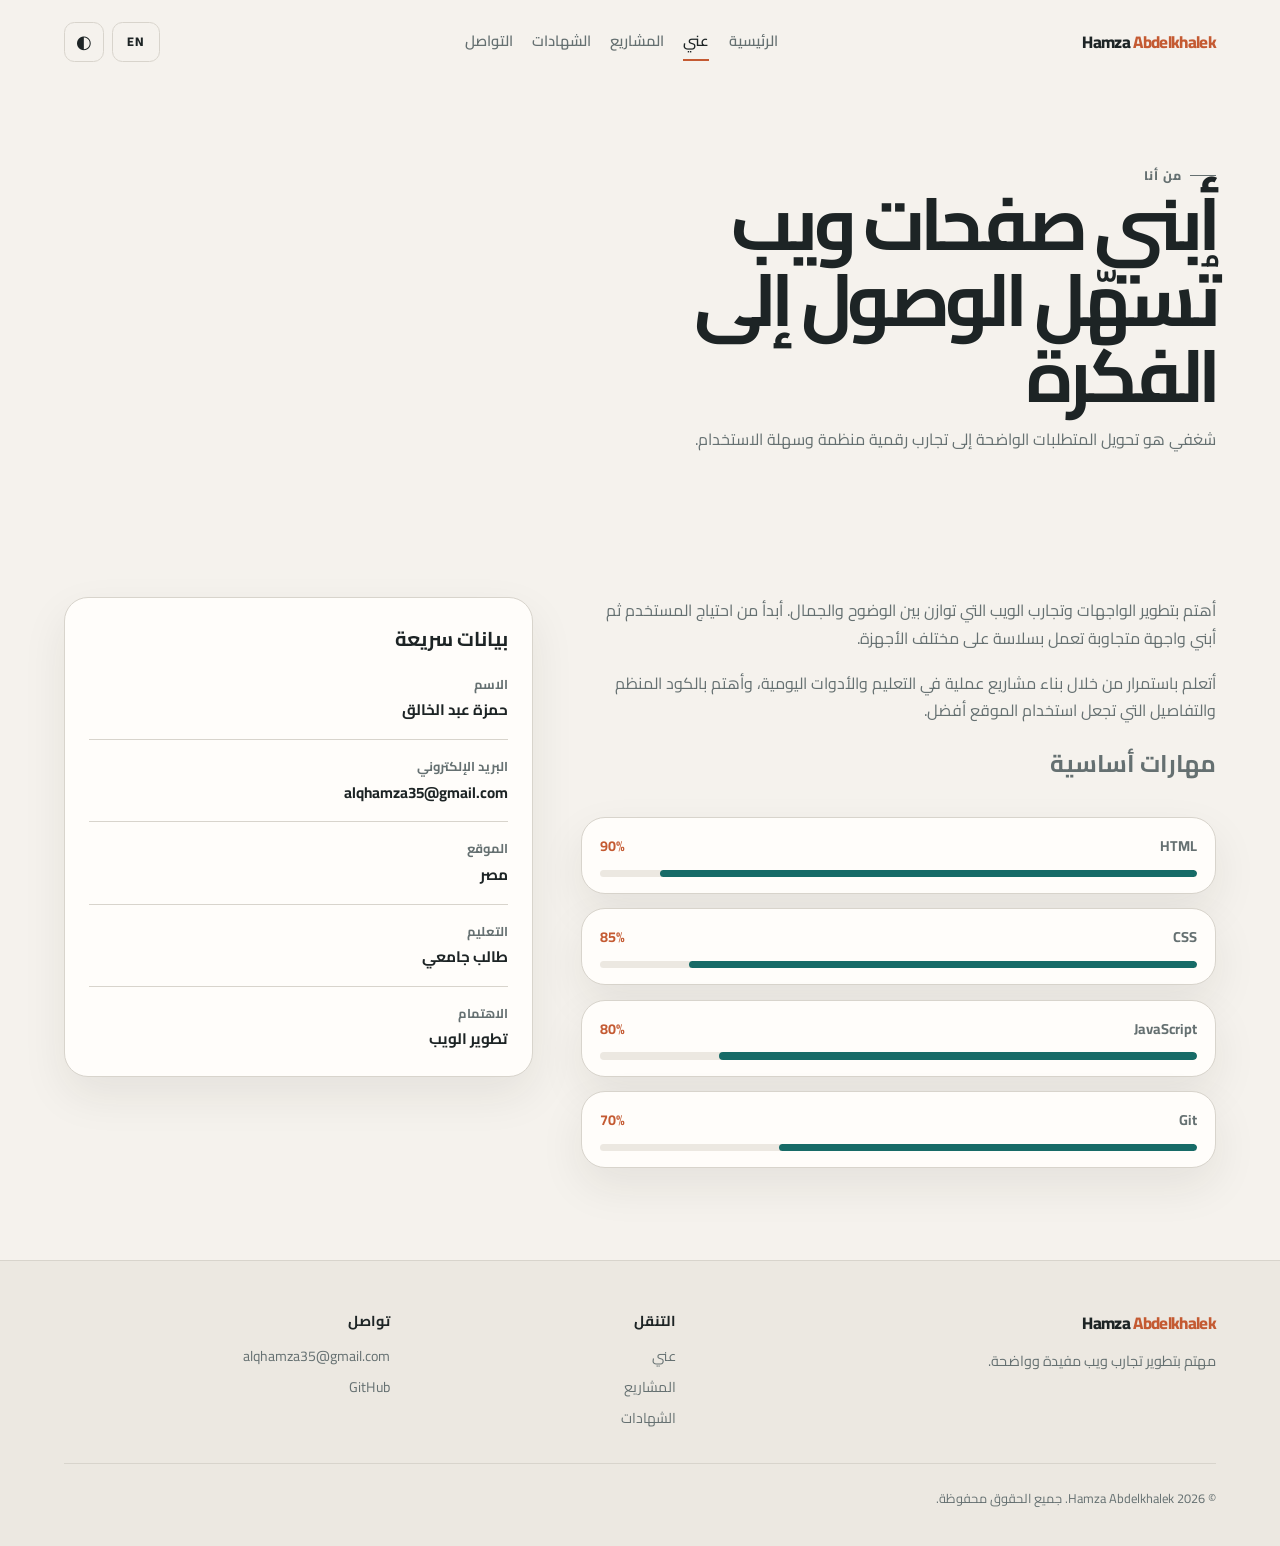
==== commit 60ad0a15: "Add files via upload" ====
--- a/about.html
+++ b/about.html
@@ -3,178 +3,58 @@
 <head>
     <meta charset="UTF-8">
     <meta name="viewport" content="width=device-width, initial-scale=1.0">
-    <title>عني | Hamza Abdelkhalek</title>
-    <meta name="description" content="تعرف على Hamza Abdelkhalek - مهندس برمجيات">
+    <meta name="description" content="تعرف على حمزة عبد الخالق واهتماماته في تطوير الويب.">
     <link rel="icon" type="image/png" href="me.png">
     <link rel="stylesheet" href="style.css">
+    <title>عني | حمزة عبد الخالق</title>
 </head>
-<body>
+<body data-page="about">
+    <a class="skip-link" href="#main-content" data-i18n="skip-content">انتقل إلى المحتوى</a>
+    <header class="site-header">
+        <div class="container">
+            <a class="brand" href="index.html" aria-label="Hamza Abdelkhalek">Hamza <span>Abdelkhalek</span></a>
+            <nav aria-label="التنقل الرئيسي" data-i18n-aria="nav-label">
+                <ul class="nav-links" id="primary-navigation">
+                    <li><a href="index.html" data-i18n="home">الرئيسية</a></li><li><a href="about.html" data-i18n="about">عني</a></li><li><a href="projects.html" data-i18n="projects">المشاريع</a></li><li><a href="certificates.html" data-i18n="certificates">الشهادات</a></li><li><a href="contact.html" data-i18n="contact">التواصل</a></li>
+                </ul>
+            </nav>
+            <div class="header-controls"><button class="control-button lang-toggle" type="button" data-i18n-aria="language-switch">EN</button><button class="control-button theme-toggle" type="button" aria-pressed="false" data-i18n-aria="theme-switch"><span class="theme-symbol" aria-hidden="true">◐</span></button><button class="mobile-menu" type="button" aria-controls="primary-navigation" aria-expanded="false" data-i18n-aria="mobile-menu"><span></span><span></span><span></span></button></div>
+        </div>
+    </header>
 
-    <nav class="navbar">
-        <div class="container">
-            <a href="index.html" class="logo">Hamza <span>Abdelkhalek</span></a>
-
-            <ul class="nav-links">
-                <li><a href="index.html" data-i18n="home">الرئيسية</a></li>
-                <li><a href="about.html" data-i18n="about">عني</a></li>
-                <li><a href="projects.html" data-i18n="projects">المشاريع</a></li>
-                <li><a href="certificates.html" data-i18n="certificates">الشهادات</a></li>
-                <li><a href="contact.html" data-i18n="contact">التواصل</a></li>
-            </ul>
-
-            <div class="header-controls">
-                <button class="lang-toggle" onclick="toggleLanguage()">EN</button>
-                <button class="theme-toggle" onclick="toggleTheme()">&#127769;</button>
-                <div class="mobile-menu">
-                    <span></span>
-                    <span></span>
-                    <span></span>
-                </div>
-            </div>
-        </div>
-    </nav>
-
-    <section class="about" style="padding-top: 120px; min-height: 100vh;">
-        <div class="container">
-            <div class="section-header">
-                <h2 data-i18n="about-title">نبذة عني</h2>
-                <p data-i18n="about-subtitle">تعرّف عليّ أكثر</p>
-            </div>
-
-            <div class="about-content">
-                <div class="about-text">
-                    <h3 data-i18n="name">حمزة عبد الخالق</h3>
-                    <p data-i18n="about-text-1">
-                        أنا مهندس برمجيات شغوف بتطوير الويب. أتمتع بخبرة في بناء مواقع وتطبيقات ويب متكاملة باستخدام أحدث التقنيات.
-                    </p>
-                    <p data-i18n="about-text-2">
-                        أؤمن بأن الكود النظيف والتصميم الجيد هما أساس أي مشروع ناجح. أسعى دائماً لتقديم أفضل الحلول لعملائي.
-                    </p>
-
-                    <div class="skills-bar">
-                        <h4 data-i18n="skills-title">مهاراتي</h4>
-
-                        <div class="skill-item">
-                            <div class="skill-header">
-                                <span class="skill-name" data-i18n="html-skill">HTML</span>
-                                <span class="skill-percent">90%</span>
-                            </div>
-                            <div class="skill-bar">
-                                <div class="progress" data-width="90%"></div>
-                            </div>
-                        </div>
-
-                        <div class="skill-item">
-                            <div class="skill-header">
-                                <span class="skill-name" data-i18n="css-skill">CSS</span>
-                                <span class="skill-percent">85%</span>
-                            </div>
-                            <div class="skill-bar">
-                                <div class="progress" data-width="85%"></div>
-                            </div>
-                        </div>
-
-                        <div class="skill-item">
-                            <div class="skill-header">
-                                <span class="skill-name" data-i18n="js-skill">JavaScript</span>
-                                <span class="skill-percent">80%</span>
-                            </div>
-                            <div class="skill-bar">
-                                <div class="progress" data-width="80%"></div>
-                            </div>
-                        </div>
-
-                        <div class="skill-item">
-                            <div class="skill-header">
-                                <span class="skill-name">Git</span>
-                                <span class="skill-percent">70%</span>
-                            </div>
-                            <div class="skill-bar">
-                                <div class="progress" data-width="70%"></div>
-                            </div>
-                        </div>
+    <main id="main-content">
+        <section class="page-intro">
+            <div class="container"><div class="section-heading" data-reveal><p class="eyebrow" data-i18n="about-label">من أنا</p><h1 data-i18n="about-heading">أبني صفحات ويب تُسهّل الوصول إلى الفكرة</h1><p data-i18n="about-copy">شغفي هو تحويل المتطلبات الواضحة إلى تجارب رقمية منظمة وسهلة الاستخدام.</p></div></div>
+        </section>
+        <section>
+            <div class="container about-layout">
+                <div class="prose" data-reveal>
+                    <p data-i18n="about-body-1">أهتم بتطوير الواجهات وتجارب الويب التي توازن بين الوضوح والجمال. أبدأ من احتياج المستخدم ثم أبني واجهة متجاوبة تعمل بسلاسة على مختلف الأجهزة.</p>
+                    <p data-i18n="about-body-2">أتعلم باستمرار من خلال بناء مشاريع عملية في التعليم والأدوات اليومية، وأهتم بالكود المنظم والتفاصيل التي تجعل استخدام الموقع أفضل.</p>
+                    <h2 data-i18n="skills-heading">مهارات أساسية</h2>
+                    <div class="skill-list">
+                        <div class="skill-card"><div class="skill-line"><span>HTML</span><span>90%</span></div><div class="progress-track"><div class="progress progress-90" role="progressbar" aria-label="HTML" aria-valuemin="0" aria-valuemax="100" aria-valuenow="90"></div></div></div>
+                        <div class="skill-card"><div class="skill-line"><span>CSS</span><span>85%</span></div><div class="progress-track"><div class="progress progress-85" role="progressbar" aria-label="CSS" aria-valuemin="0" aria-valuemax="100" aria-valuenow="85"></div></div></div>
+                        <div class="skill-card"><div class="skill-line"><span>JavaScript</span><span>80%</span></div><div class="progress-track"><div class="progress progress-80" role="progressbar" aria-label="JavaScript" aria-valuemin="0" aria-valuemax="100" aria-valuenow="80"></div></div></div>
+                        <div class="skill-card"><div class="skill-line"><span>Git</span><span>70%</span></div><div class="progress-track"><div class="progress progress-70" role="progressbar" aria-label="Git" aria-valuemin="0" aria-valuemax="100" aria-valuenow="70"></div></div></div>
                     </div>
                 </div>
+                <aside class="info-card" data-reveal>
+                    <h2 data-i18n="profile-heading">بيانات سريعة</h2>
+                    <ul class="fact-list">
+                        <li><span data-i18n="label-name">الاسم</span><strong data-i18n="name">حمزة عبد الخالق</strong></li>
+                        <li><span data-i18n="label-email">البريد الإلكتروني</span><strong>alqhamza35@gmail.com</strong></li>
+                        <li><span data-i18n="label-location">الموقع</span><strong data-i18n="location-value">مصر</strong></li>
+                        <li><span data-i18n="label-education">التعليم</span><strong data-i18n="education-value">طالب جامعي</strong></li>
+                        <li><span data-i18n="label-focus">الاهتمام</span><strong data-i18n="focus-value">تطوير الويب</strong></li>
+                    </ul>
+                </aside>
+            </div>
+        </section>
+    </main>
 
-                <div class="about-info-card">
-                    <div class="info-item">
-                        <div class="icon">&#128100;</div>
-                        <div class="info-text">
-                            <h4 data-i18n="name-label">الاسم</h4>
-                            <p data-i18n="name-value">حمزة عبد الخالق</p>
-                        </div>
-                    </div>
-
-                    <div class="info-item">
-                        <div class="icon">&#128231;</div>
-                        <div class="info-text">
-                            <h4 data-i18n="email-label">البريد الإلكتروني</h4>
-                            <p data-i18n="email-value">alqhamza35@gmail.com</p>
-                        </div>
-                    </div>
-
-                    <div class="info-item">
-                        <div class="icon">&#128205;</div>
-                        <div class="info-text">
-                            <h4 data-i18n="location-label">الموقع</h4>
-                            <p data-i18n="location-value">مصر</p>
-                        </div>
-                    </div>
-
-                    <div class="info-item">
-                        <div class="icon">&#128188;</div>
-                        <div class="info-text">
-                            <h4 data-i18n="experience-label">الخبرة</h4>
-                            <p data-i18n="experience-value">+1 سنوات</p>
-                        </div>
-                    </div>
-
-                    <div class="info-item">
-                        <div class="icon">&#127891;</div>
-                        <div class="info-text">
-                            <h4 data-i18n="education-label">التعليم</h4>
-                            <p data-i18n="education-value">طالب جامعي</p>
-                        </div>
-                    </div>
-                </div>
-            </div>
-        </div>
-    </section>
-
-    <footer class="footer">
-        <div class="container">
-            <div class="footer-content">
-                <div class="footer-brand">
-                    <a href="index.html" class="logo">Hamza <span>Abdelkhalek</span></a>
-                    <p data-i18n="footer-desc">مهندس برمجيات متخصص في تطوير الويب</p>
-                </div>
-                <div class="footer-links">
-                    <h4 data-i18n="footer-quick">روابط سريعة</h4>
-                    <ul>
-                        <li><a href="index.html" data-i18n="home">الرئيسية</a></li>
-                        <li><a href="about.html" data-i18n="about">عني</a></li>
-                        <li><a href="projects.html" data-i18n="projects">المشاريع</a></li>
-                        <li><a href="contact.html" data-i18n="contact">التواصل</a></li>
-                    </ul>
-                </div>
-                <div class="footer-social">
-                    <h4 data-i18n="footer-social">تابعني</h4>
-                    <div class="social-links">
-                        <a href="https://github.com/alqhamza35-ctrl" target="_blank" class="social-link">&#128025; GitHub</a>
-                        <a href="mailto:alqhamza35@gmail.com" class="social-link">&#128231; Email</a>
-                    </div>
-                </div>
-            </div>
-            <div class="footer-bottom">
-                <p>&copy; 2026 Hamza Abdelkhalek. <span data-i18n="footer-rights">جميع الحقوق محفوظة</span></p>
-            </div>
-        </div>
-    </footer>
-
-    <button class="scroll-top" id="scrollTop" onclick="scrollToTop()">&#8593;</button>
-
-    <script src="i18n.js"></script>
-    <script src="main.js"></script>
-
+    <footer class="site-footer"><div class="container"><div class="footer-grid"><div><a class="brand" href="index.html">Hamza <span>Abdelkhalek</span></a><p data-i18n="footer-copy">مهتم بتطوير تجارب ويب مفيدة وواضحة.</p></div><div><h2 class="footer-title" data-i18n="footer-navigation">التنقل</h2><ul class="footer-links"><li><a href="about.html" data-i18n="about">عني</a></li><li><a href="projects.html" data-i18n="projects">المشاريع</a></li><li><a href="certificates.html" data-i18n="certificates">الشهادات</a></li></ul></div><div><h2 class="footer-title" data-i18n="footer-connect">تواصل</h2><ul class="footer-links"><li><a href="mailto:alqhamza35@gmail.com">alqhamza35@gmail.com</a></li><li><a href="https://github.com/alqhamza35-ctrl" target="_blank" rel="noopener noreferrer">GitHub</a></li></ul></div></div><p class="footer-bottom">© 2026 Hamza Abdelkhalek. <span data-i18n="footer-rights">جميع الحقوق محفوظة.</span></p></div></footer>
+    <button class="scroll-top" id="scrollTop" type="button" data-i18n-aria="scroll-top">↑</button>
+    <script src="i18n.js"></script><script src="main.js"></script>
 </body>
 </html>
--- a/style.css
+++ b/style.css
@@ -1,1763 +1,499 @@
-@import url('https://fonts.googleapis.com/css2?family=Cairo:wght@400;600;700&family=Inter:wght@400;500;600;700&display=swap');
+@import url('https://fonts.googleapis.com/css2?family=Cairo:wght@400;500;600;700;800&family=DM+Sans:wght@400;500;600;700&display=swap');
 
 :root {
-    --primary: #D4AF37;
-    --primary-dark: #B8960C;
-    --primary-light: #f0d78c;
-    --bg-color: #ffffff;
-    --bg-secondary: #faf8f3;
-    --text-color: #1a1a1a;
-    --text-light: #666666;
-    --card-bg: #ffffff;
-    --shadow: 0 4px 20px rgba(0, 0, 0, 0.08);
-    --border: rgba(212, 175, 55, 0.2);
-    --nav-bg: rgba(255, 255, 255, 0.95);
-    --success: #22c55e;
-    --whatsapp: #25D366;
-    --glass: rgba(255, 255, 255, 0.1);
-    --glass-border: rgba(255, 255, 255, 0.2);
+    --canvas: #f5f2ed;
+    --surface: #fffdfa;
+    --surface-muted: #ece8e1;
+    --ink: #1d2425;
+    --muted: #657071;
+    --line: #d8d4cc;
+    --accent: #c45a32;
+    --accent-strong: #9f4322;
+    --accent-soft: #f5dfd5;
+    --teal: #176b67;
+    --teal-soft: #d9ebe8;
+    --shadow: 0 18px 45px rgba(36, 35, 31, 0.08);
+    --radius-lg: 1.5rem;
+    --radius-md: 1rem;
+    --content-width: 72rem;
 }
 
 [data-theme="dark"] {
-    --bg-color: #0a0a0f;
-    --bg-secondary: #12121a;
-    --text-color: #f0f0f0;
-    --text-light: #a0a0a0;
-    --card-bg: rgba(20, 20, 30, 0.8);
-    --shadow: 0 8px 32px rgba(0, 0, 0, 0.4);
-    --border: rgba(212, 175, 55, 0.15);
-    --nav-bg: rgba(10, 10, 15, 0.9);
-    --glass: rgba(20, 20, 30, 0.6);
-    --glass-border: rgba(212, 175, 55, 0.1);
-}
-
-* {
+    --canvas: #172021;
+    --surface: #202b2c;
+    --surface-muted: #2a3536;
+    --ink: #f6f2eb;
+    --muted: #b5bfbd;
+    --line: #415051;
+    --accent: #ef8b61;
+    --accent-strong: #ffad89;
+    --accent-soft: #4a3028;
+    --teal: #7bc7bd;
+    --teal-soft: #263f3d;
+    --shadow: 0 18px 45px rgba(0, 0, 0, 0.25);
+}
+
+* { box-sizing: border-box; }
+
+html { scroll-behavior: smooth; }
+
+body {
     margin: 0;
-    padding: 0;
-    box-sizing: border-box;
-}
-
-html {
-    scroll-behavior: smooth;
-}
-
-body {
-    font-family: 'Cairo', 'Inter', sans-serif;
-    background-color: var(--bg-color);
-    color: var(--text-color);
-    line-height: 1.6;
-    opacity: 0;
-    animation: fadeInPage 0.8s ease forwards;
-    overflow-x: hidden;
-}
-
-@keyframes fadeInPage {
-    to { opacity: 1; }
-}
-
-a {
-    text-decoration: none;
-    color: inherit;
-}
-
-ul {
-    list-style: none;
-}
-
-img {
-    max-width: 100%;
-    height: auto;
-}
-
-.container {
-    max-width: 1200px;
-    margin: 0 auto;
-    padding: 0 20px;
-}
-
-/* ========== NAVBAR ========== */
-.navbar {
+    min-width: 20rem;
+    color: var(--ink);
+    background: var(--canvas);
+    font-family: "Cairo", sans-serif;
+    line-height: 1.7;
+}
+
+[dir="ltr"] body { font-family: "DM Sans", sans-serif; }
+
+body.menu-open { overflow: hidden; }
+
+a { color: inherit; text-decoration: none; }
+
+button, input, textarea { font: inherit; }
+
+button { cursor: pointer; }
+
+img { display: block; max-width: 100%; }
+
+:focus-visible { outline: 3px solid var(--accent); outline-offset: 3px; }
+
+.skip-link {
     position: fixed;
-    top: 0;
-    left: 0;
-    right: 0;
-    background: var(--nav-bg);
-    backdrop-filter: blur(20px) saturate(180%);
-    -webkit-backdrop-filter: blur(20px) saturate(180%);
-    box-shadow: 0 1px 20px rgba(212, 175, 55, 0.08);
-    z-index: 1000;
-    border-bottom: 1px solid var(--border);
-    transition: all 0.4s cubic-bezier(0.4, 0, 0.2, 1);
-}
-
-.navbar.scrolled {
-    padding: 8px 0;
-    background: var(--nav-bg);
-    box-shadow: 0 4px 30px rgba(212, 175, 55, 0.15);
-    transform: translateY(0);
-}
-
-.navbar .container {
+    z-index: 100;
+    inset-block-start: 0.75rem;
+    inset-inline-start: 0.75rem;
+    padding: 0.65rem 1rem;
+    color: #fff;
+    background: var(--accent-strong);
+    border-radius: 0.5rem;
+    transform: translateY(-150%);
+}
+
+.skip-link:focus { transform: translateY(0); }
+
+.container { width: min(var(--content-width), calc(100% - 2.5rem)); margin-inline: auto; }
+
+.site-header {
+    position: fixed;
+    z-index: 20;
+    inset: 0 0 auto;
+    border-bottom: 1px solid transparent;
+    transition: background-color 180ms ease, border-color 180ms ease, box-shadow 180ms ease;
+}
+
+.site-header.scrolled,
+.site-header:has(.nav-links.active) {
+    background: color-mix(in srgb, var(--canvas) 94%, transparent);
+    border-color: var(--line);
+    box-shadow: 0 0.5rem 1.5rem rgba(24, 27, 26, 0.06);
+    backdrop-filter: blur(16px);
+}
+
+.site-header .container {
     display: flex;
+    align-items: center;
     justify-content: space-between;
-    align-items: center;
-    padding: 16px 20px;
-    transition: padding 0.4s ease;
-}
-
-.navbar.scrolled .container {
-    padding: 10px 20px;
-}
-
-.logo {
-    font-size: 1.5rem;
-    font-weight: 700;
-    color: var(--primary);
-    transition: all 0.4s ease;
-    position: relative;
-}
-
-.logo::after {
-    content: '';
-    position: absolute;
-    bottom: -5px;
-    left: 0;
-    width: 0;
-    height: 3px;
-    background: linear-gradient(90deg, var(--primary), var(--primary-light));
-    transition: width 0.4s ease;
-    border-radius: 2px;
-}
-
-.logo:hover::after {
-    width: 100%;
-}
-
-.logo:hover {
-    text-shadow: 0 0 30px rgba(212, 175, 55, 0.6);
-    transform: scale(1.02);
-}
-
-.logo span {
-    color: var(--text-color);
-}
+    min-height: 5.25rem;
+    gap: 1rem;
+}
+
+.brand {
+    flex: none;
+    font-size: 1.05rem;
+    font-weight: 800;
+    letter-spacing: -0.04em;
+}
+
+.brand span { color: var(--accent); }
 
 .nav-links {
     display: flex;
     align-items: center;
-    gap: 35px;
+    gap: 1.2rem;
+    padding: 0;
+    margin: 0;
+    list-style: none;
 }
 
 .nav-links a {
-    font-size: 0.95rem;
-    font-weight: 500;
-    color: var(--text-light);
-    transition: all 0.3s ease;
-    position: relative;
-    padding: 5px 0;
-}
-
-.nav-links a::after {
-    content: '';
-    position: absolute;
-    bottom: 0;
-    left: 50%;
-    width: 0;
-    height: 3px;
-    background: linear-gradient(90deg, var(--primary), var(--primary-light));
-    transition: all 0.4s cubic-bezier(0.4, 0, 0.2, 1);
-    transform: translateX(-50%);
-    border-radius: 2px;
-}
-
-.nav-links a:hover {
-    color: var(--primary);
-    transform: translateY(-2px);
-}
-
-.nav-links a:hover::after {
-    width: 100%;
-}
-
-.nav-links a.active {
-    color: var(--primary);
+    display: block;
+    padding-block: 0.35rem;
+    color: var(--muted);
+    font-size: 0.92rem;
     font-weight: 600;
-}
-
-.nav-links a.active::after {
-    width: 100%;
-}
-
-.header-controls {
-    display: flex;
+    border-bottom: 2px solid transparent;
+}
+
+.nav-links a:hover,
+.nav-links a.active { color: var(--ink); border-color: var(--accent); }
+
+.header-controls { display: flex; align-items: center; gap: 0.5rem; }
+
+.control-button,
+.mobile-menu {
+    display: inline-grid;
+    place-items: center;
+    min-width: 2.5rem;
+    min-height: 2.5rem;
+    padding: 0.45rem 0.65rem;
+    color: var(--ink);
+    background: transparent;
+    border: 1px solid var(--line);
+    border-radius: 0.65rem;
+}
+
+.control-button:hover,
+.mobile-menu:hover { color: var(--accent-strong); border-color: var(--accent); }
+
+.lang-toggle { min-width: 3rem; font-size: 0.78rem; font-weight: 800; letter-spacing: 0.06em; }
+
+.theme-symbol { font-size: 1.15rem; line-height: 1; }
+
+.mobile-menu { display: none; gap: 0.25rem; padding-inline: 0.58rem; }
+
+.mobile-menu span { display: block; width: 1.15rem; height: 2px; background: currentColor; transition: transform 180ms ease, opacity 180ms ease; }
+
+.mobile-menu[aria-expanded="true"] span:first-child { transform: translateY(0.42rem) rotate(45deg); }
+.mobile-menu[aria-expanded="true"] span:nth-child(2) { opacity: 0; }
+.mobile-menu[aria-expanded="true"] span:last-child { transform: translateY(-0.42rem) rotate(-45deg); }
+
+main { min-height: 70vh; }
+
+section { padding-block: 5.75rem; }
+
+.hero { padding-block: 10.5rem 5.75rem; overflow: hidden; }
+
+.hero-grid {
+    display: grid;
+    grid-template-columns: minmax(0, 1.1fr) minmax(17rem, 0.8fr);
     align-items: center;
-    gap: 12px;
-}
-
-.lang-toggle {
-    display: flex;
-    align-items: center;
-    gap: 5px;
-    padding: 10px 18px;
-    background: transparent;
-    border: 2px solid var(--primary);
-    border-radius: 10px;
-    cursor: pointer;
-    font-size: 0.85rem;
-    font-weight: 600;
-    color: var(--primary);
-    transition: all 0.4s cubic-bezier(0.4, 0, 0.2, 1);
-    position: relative;
-    overflow: hidden;
-}
-
-.lang-toggle::before {
-    content: '';
-    position: absolute;
-    top: 0;
-    left: -100%;
-    width: 100%;
-    height: 100%;
-    background: linear-gradient(90deg, transparent, rgba(212, 175, 55, 0.2), transparent);
-    transition: left 0.5s ease;
-}
-
-.lang-toggle:hover::before {
-    left: 100%;
-}
-
-.lang-toggle:hover {
-    background: var(--primary);
-    color: #fff;
-    box-shadow: 0 8px 25px rgba(212, 175, 55, 0.4);
-    transform: translateY(-3px);
-}
-
-.theme-toggle {
-    width: 44px;
-    height: 44px;
-    border-radius: 10px;
-    border: 2px solid var(--primary);
-    background: transparent;
-    cursor: pointer;
-    font-size: 1.2rem;
-    display: flex;
-    align-items: center;
-    justify-content: center;
-    transition: all 0.4s cubic-bezier(0.4, 0, 0.2, 1);
-    position: relative;
-    overflow: hidden;
-}
-
-.theme-toggle::before {
-    content: '';
-    position: absolute;
-    top: 50%;
-    left: 50%;
-    width: 0;
-    height: 0;
-    background: var(--primary);
-    border-radius: 50%;
-    transform: translate(-50%, -50%);
-    transition: all 0.5s ease;
-    z-index: -1;
-}
-
-.theme-toggle:hover::before {
-    width: 150%;
-    height: 150%;
-}
-
-.theme-toggle:hover {
-    color: #fff;
-    transform: translateY(-3px) rotate(15deg);
-    box-shadow: 0 8px 25px rgba(212, 175, 55, 0.4);
-}
-
-.mobile-menu {
-    display: none;
-    flex-direction: column;
-    gap: 6px;
-    cursor: pointer;
-    padding: 10px;
-    z-index: 1001;
-}
-
-.mobile-menu span {
-    width: 28px;
-    height: 3px;
-    background: var(--text-color);
-    border-radius: 3px;
-    transition: all 0.4s cubic-bezier(0.4, 0, 0.2, 1);
-    transform-origin: center;
-}
-
-.mobile-menu.active span:nth-child(1) {
-    transform: rotate(45deg) translate(6px, 6px);
-    background: var(--primary);
-}
-
-.mobile-menu.active span:nth-child(2) {
-    opacity: 0;
-    transform: scaleX(0);
-}
-
-.mobile-menu.active span:nth-child(3) {
-    transform: rotate(-45deg) translate(8px, -8px);
-    background: var(--primary);
-}
-
-/* ========== HERO ========== */
-.hero {
-    min-height: 100vh;
-    display: flex;
-    align-items: center;
-    padding-top: 80px;
-    background: 
-        radial-gradient(ellipse at 20% 80%, rgba(212, 175, 55, 0.08) 0%, transparent 50%),
-        radial-gradient(ellipse at 80% 20%, rgba(212, 175, 55, 0.05) 0%, transparent 50%),
-        linear-gradient(-45deg, var(--bg-color), var(--bg-secondary), rgba(212, 175, 55, 0.03), var(--bg-color));
-    background-size: 400% 400%;
-    animation: heroGradient 20s ease infinite;
-    position: relative;
-    overflow: hidden;
-}
-
-.hero::before {
-    content: '';
-    position: absolute;
-    top: 0;
-    left: 0;
-    right: 0;
-    bottom: 0;
-    background: url("data:image/svg+xml,%3Csvg width='60' height='60' viewBox='0 0 60 60' xmlns='http://www.w3.org/2000/svg'%3E%3Cg fill='none' fill-rule='evenodd'%3E%3Cg fill='%23D4AF37' fill-opacity='0.03'%3E%3Cpath d='M36 34v-4h-2v4h-4v2h4v4h2v-4h4v-2h-4zm0-30V0h-2v4h-4v2h4v4h2V6h4V4h-4zM6 34v-4H4v4H0v2h4v4h2v-4h4v-2H6zM6 4V0H4v4H0v2h4v4h2V6h4V4H6z'/%3E%3C/g%3E%3C/g%3E%3C/svg%3E");
-    opacity: 0.5;
-    pointer-events: none;
-}
-
-@keyframes heroGradient {
-    0% { background-position: 0% 50%; }
-    50% { background-position: 100% 50%; }
-    100% { background-position: 0% 50%; }
-}
-
-.hero .container {
-    display: grid;
-    grid-template-columns: 1fr 1fr;
-    gap: 80px;
-    align-items: center;
-    position: relative;
-    z-index: 1;
-}
-
-.hero-content {
-    animation: slideUp 1s ease forwards;
-}
-
-@keyframes slideUp {
-    from {
-        opacity: 0;
-        transform: translateY(50px);
-    }
-    to {
-        opacity: 1;
-        transform: translateY(0);
-    }
-}
-
-.hero-badge {
+    gap: clamp(2.5rem, 8vw, 7rem);
+}
+
+.eyebrow {
     display: inline-flex;
     align-items: center;
-    gap: 8px;
-    padding: 10px 22px;
-    background: rgba(34, 197, 94, 0.1);
-    color: var(--success);
-    border-radius: 30px;
-    font-size: 0.85rem;
-    font-weight: 600;
-    margin-bottom: 25px;
-    border: 1px solid rgba(34, 197, 94, 0.2);
-    animation: pulse 2s ease-in-out infinite;
-    backdrop-filter: blur(10px);
-}
-
-.hero-badge::before {
-    content: '';
-    width: 10px;
-    height: 10px;
-    background: var(--success);
-    border-radius: 50%;
-    animation: blink 1.5s ease-in-out infinite;
-}
-
-@keyframes pulse {
-    0%, 100% { transform: scale(1); box-shadow: 0 0 0 0 rgba(34, 197, 94, 0.4); }
-    50% { transform: scale(1.02); box-shadow: 0 0 20px 5px rgba(34, 197, 94, 0.1); }
-}
-
-@keyframes blink {
-    0%, 100% { opacity: 1; }
-    50% { opacity: 0.4; }
-}
-
-.hero-content h1 {
-    font-size: 3rem;
-    margin-bottom: 10px;
-    color: var(--text-color);
-    line-height: 1.2;
-}
-
-.hero-content h1 span {
-    background: linear-gradient(135deg, var(--primary), var(--primary-light), var(--primary-dark));
-    -webkit-background-clip: text;
-    -webkit-text-fill-color: transparent;
-    background-clip: text;
-    background-size: 200% 200%;
-    animation: gradientShift 3s ease infinite;
-}
-
-@keyframes gradientShift {
-    0% { background-position: 0% 50%; }
-    50% { background-position: 100% 50%; }
-    100% { background-position: 0% 50%; }
-}
-
-.hero-content .subtitle {
-    font-size: 1.4rem;
-    color: var(--primary);
-    margin-bottom: 25px;
-    font-weight: 600;
-    display: flex;
-    align-items: center;
-}
-
-.typing-text {
-    animation: textGlow 3s ease-in-out infinite;
-}
-
-.cursor {
-    animation: blink 1s infinite;
-    color: var(--primary);
-    margin-right: 5px;
-    font-weight: 300;
-}
-
-@keyframes textGlow {
-    0%, 100% { text-shadow: 0 0 10px rgba(212, 175, 55, 0.3); }
-    50% { text-shadow: 0 0 30px rgba(212, 175, 55, 0.6), 0 0 60px rgba(212, 175, 55, 0.3); }
-}
-
-.hero-content > p {
-    font-size: 1.1rem;
-    color: var(--text-light);
-    margin-bottom: 35px;
-    max-width: 520px;
-    line-height: 1.9;
-}
-
-.hero-buttons {
-    display: flex;
-    gap: 18px;
-    flex-wrap: wrap;
-    margin-bottom: 50px;
-}
-
-.hero-stats {
-    display: flex;
-    gap: 50px;
-    padding: 30px;
-    background: var(--glass);
-    backdrop-filter: blur(10px);
-    border-radius: 20px;
-    border: 1px solid var(--glass-border);
-}
-
-.stat-item {
-    text-align: center;
-    transition: all 0.3s ease;
-}
-
-.stat-item:hover {
-    transform: translateY(-5px);
-}
-
-.stat-number {
-    display: block;
-    font-size: 2.5rem;
-    font-weight: 700;
-    background: linear-gradient(135deg, var(--primary), var(--primary-light));
-    -webkit-background-clip: text;
-    -webkit-text-fill-color: transparent;
-    background-clip: text;
-    line-height: 1.2;
-}
-
-.stat-label {
-    font-size: 0.9rem;
-    color: var(--text-light);
-    margin-top: 5px;
-}
-
-.hero-image {
-    display: flex;
-    justify-content: center;
-    align-items: center;
-    animation: slideUp 1s ease 0.3s forwards;
-    opacity: 0;
-    perspective: 1000px;
-}
-
-.hero-image .profile-img {
-    width: 340px;
-    height: 340px;
-    border-radius: 50%;
-    background: linear-gradient(135deg, var(--primary), var(--primary-dark));
-    display: flex;
-    align-items: center;
-    justify-content: center;
-    overflow: hidden;
-    box-shadow: 
-        0 0 80px rgba(212, 175, 55, 0.3),
-        0 0 150px rgba(212, 175, 55, 0.1),
-        inset 0 0 60px rgba(255, 255, 255, 0.1);
-    border: 5px solid var(--primary);
-    position: relative;
-    transform-style: preserve-3d;
-    transition: all 0.6s cubic-bezier(0.4, 0, 0.2, 1);
-    animation: float 6s ease-in-out infinite;
-}
-
-@keyframes float {
-    0%, 100% { transform: translateY(0) rotateX(0) rotateY(0); }
-    25% { transform: translateY(-15px) rotateX(2deg) rotateY(5deg); }
-    75% { transform: translateY(-5px) rotateX(-2deg) rotateY(-3deg); }
-}
-
-.hero-image .profile-img::before {
-    content: '';
-    position: absolute;
-    top: -3px;
-    left: -3px;
-    right: -3px;
-    bottom: -3px;
-    border-radius: 50%;
-    background: conic-gradient(from 0deg, transparent, var(--primary), transparent, var(--primary), transparent);
-    animation: rotateBorder 10s linear infinite;
-    z-index: -1;
-}
-
-.hero-image .profile-img::after {
-    content: '';
-    position: absolute;
-    top: 0;
-    left: 0;
-    right: 0;
-    bottom: 0;
-    border-radius: 50%;
-    background: linear-gradient(135deg, rgba(255,255,255,0.2) 0%, transparent 50%, rgba(0,0,0,0.1) 100%);
-    pointer-events: none;
-}
-
-@keyframes rotateBorder {
-    100% { transform: rotate(360deg); }
-}
-
-.hero-image .profile-img:hover {
-    transform: scale(1.08) translateZ(40px) rotateY(15deg);
-    box-shadow: 
-        0 0 100px rgba(212, 175, 55, 0.5),
-        0 0 200px rgba(212, 175, 55, 0.2),
-        30px 30px 60px rgba(0, 0, 0, 0.3);
-}
-
-.hero-image .profile-img img {
-    width: 100%;
-    height: 100%;
-    object-fit: cover;
-}
-
-/* ========== BUTTONS ========== */
-.btn {
+    gap: 0.5rem;
+    margin: 0 0 1.1rem;
+    color: var(--teal);
+    font-size: 0.78rem;
+    font-weight: 800;
+    letter-spacing: 0.08em;
+    text-transform: uppercase;
+}
+
+.eyebrow::before { width: 1.6rem; height: 1px; content: ""; background: currentColor; }
+
+.hero h1,
+.page-intro h1 {
+    max-width: 11ch;
+    margin: 0;
+    font-size: clamp(2.65rem, 7vw, 5.2rem);
+    line-height: 1.03;
+    letter-spacing: -0.065em;
+}
+
+.hero h1 strong { display: block; color: var(--accent); font-weight: 800; }
+
+.hero-copy { max-width: 38rem; margin: 1.5rem 0 0; color: var(--muted); font-size: 1.1rem; }
+
+.action-row { display: flex; flex-wrap: wrap; gap: 0.75rem; margin-top: 2rem; }
+
+.button {
     display: inline-flex;
     align-items: center;
     justify-content: center;
-    gap: 10px;
-    padding: 15px 35px;
-    border-radius: 12px;
-    font-size: 1rem;
-    font-weight: 600;
-    cursor: pointer;
-    transition: all 0.4s cubic-bezier(0.4, 0, 0.2, 1);
-    border: none;
+    min-height: 3rem;
+    padding: 0.72rem 1.15rem;
+    border: 1px solid transparent;
+    border-radius: 0.7rem;
+    font-weight: 700;
+    transition: transform 160ms ease, background-color 160ms ease, border-color 160ms ease;
+}
+
+.button:hover { transform: translateY(-2px); }
+
+.button-primary { color: #fff; background: var(--accent-strong); }
+.button-primary:hover { background: var(--accent); }
+.button-secondary { color: var(--ink); border-color: var(--line); background: var(--surface); }
+.button-secondary:hover { border-color: var(--teal); color: var(--teal); }
+.button-compact { min-height: 2.6rem; padding: 0.55rem 0.85rem; font-size: 0.88rem; }
+
+.hero-stats {
+    display: grid;
+    grid-template-columns: repeat(3, 1fr);
+    gap: 1rem;
+    max-width: 38rem;
+    padding: 1.3rem 0 0;
+    margin: 2.3rem 0 0;
+    border-top: 1px solid var(--line);
+}
+
+.stat { display: grid; gap: 0.1rem; }
+.stat strong { font-size: 1.4rem; letter-spacing: -0.04em; }
+.stat span { color: var(--muted); font-size: 0.82rem; }
+
+.portrait-frame {
     position: relative;
-    overflow: hidden;
-    transform-style: preserve-3d;
-}
-
-.btn::before {
-    content: '';
+    width: min(100%, 24rem);
+    margin-inline: auto;
+    aspect-ratio: 0.83;
+    padding: 0.8rem;
+    background: var(--accent-soft);
+    border-radius: 12rem 12rem 1.5rem 1.5rem;
+}
+
+.portrait-frame::before {
     position: absolute;
-    top: 0;
-    left: -100%;
-    width: 100%;
-    height: 100%;
-    background: linear-gradient(90deg, transparent, rgba(255, 255, 255, 0.3), transparent);
-    transition: left 0.6s ease;
-}
-
-.btn:hover::before {
-    left: 100%;
-}
-
-.btn:active {
-    transform: translateY(2px) translateZ(0) scale(0.97);
-}
-
-.btn-primary {
-    background: linear-gradient(135deg, var(--primary), var(--primary-dark));
-    color: #ffffff;
-    box-shadow: 0 6px 20px rgba(212, 175, 55, 0.35);
-}
-
-.btn-primary:hover {
-    background: linear-gradient(135deg, var(--primary-light), var(--primary));
-    transform: translateY(-5px) translateZ(10px);
-    box-shadow: 0 12px 35px rgba(212, 175, 55, 0.5);
-}
-
-.btn-secondary {
-    background: transparent;
-    color: var(--primary);
-    border: 2px solid var(--primary);
-    backdrop-filter: blur(10px);
-}
-
-.btn-secondary:hover {
-    background: var(--primary);
-    color: #ffffff;
-    transform: translateY(-5px) translateZ(10px);
-    box-shadow: 0 12px 35px rgba(212, 175, 55, 0.4);
-}
-
-/* ========== SECTIONS ========== */
-section {
-    padding: 120px 0;
-}
-
-.section-header {
-    text-align: center;
-    margin-bottom: 70px;
-}
-
-.section-header h2 {
-    font-size: 2.5rem;
-    margin-bottom: 15px;
-    color: var(--text-color);
-    position: relative;
-    display: inline-block;
-}
-
-.section-header h2 span {
-    color: var(--primary);
-}
-
-.section-header h2::after {
-    content: '';
-    position: absolute;
-    bottom: -15px;
-    left: 50%;
-    transform: translateX(-50%);
-    width: 80px;
-    height: 4px;
-    background: linear-gradient(90deg, transparent, var(--primary), transparent);
-    border-radius: 2px;
-}
-
-.section-header p {
-    color: var(--text-light);
-    font-size: 1.15rem;
-    margin-top: 25px;
-}
-
-.project-count, .cert-count {
-    margin-top: 15px;
-    font-size: 1rem;
-    color: var(--primary);
-    font-weight: 600;
-}
-
-/* ========== PROJECTS FILTER ========== */
-.projects-filter {
-    display: flex;
-    justify-content: center;
-    gap: 15px;
-    margin-bottom: 50px;
-    flex-wrap: wrap;
-    perspective: 1000px;
-}
-
-.filter-btn {
-    padding: 12px 28px;
-    background: var(--card-bg);
-    border: 2px solid var(--border);
-    border-radius: 30px;
-    cursor: pointer;
-    font-size: 0.9rem;
-    font-weight: 600;
-    color: var(--text-color);
-    transition: all 0.4s cubic-bezier(0.4, 0, 0.2, 1);
-    transform-style: preserve-3d;
-    backdrop-filter: blur(10px);
-}
-
-.filter-btn:hover {
-    transform: translateY(-5px) translateZ(10px) rotateX(5deg);
-    border-color: var(--primary);
-    box-shadow: 0 10px 30px rgba(212, 175, 55, 0.2);
-}
-
-.filter-btn.active {
-    background: linear-gradient(135deg, var(--primary), var(--primary-dark));
-    color: #fff;
-    border-color: var(--primary);
-    transform: translateY(-3px) translateZ(5px);
-    box-shadow: 0 10px 30px rgba(212, 175, 55, 0.4);
-}
-
-/* ========== ABOUT ========== */
-.about {
-    background: 
-        radial-gradient(ellipse at 10% 20%, rgba(212, 175, 55, 0.05) 0%, transparent 50%),
-        radial-gradient(ellipse at 90% 80%, rgba(212, 175, 55, 0.03) 0%, transparent 50%),
-        var(--bg-secondary);
-}
-
-.about-content {
-    display: grid;
-    grid-template-columns: 1fr 1fr;
-    gap: 70px;
-    align-items: center;
-}
-
-.about-text h3 {
-    font-size: 1.6rem;
-    margin-bottom: 20px;
-    color: var(--text-color);
-}
-
-.about-text p {
-    color: var(--text-light);
-    margin-bottom: 20px;
-    line-height: 1.9;
-}
-
-.skills-bar {
-    margin-top: 35px;
-    perspective: 1000px;
-}
-
-.skills-bar h4 {
-    font-size: 1.15rem;
-    color: var(--primary);
-    margin-bottom: 25px;
-}
-
-.skill-item {
-    margin-bottom: 20px;
-    padding: 18px;
-    background: var(--card-bg);
-    border-radius: 14px;
-    border: 1px solid var(--border);
-    transition: all 0.4s cubic-bezier(0.4, 0, 0.2, 1);
-    transform-style: preserve-3d;
-    backdrop-filter: blur(10px);
-}
-
-.skill-item:hover {
-    transform: translateZ(15px) translateY(-5px);
-    border-color: var(--primary);
-    box-shadow: 0 15px 40px rgba(212, 175, 55, 0.2);
-}
-
-.skill-header {
-    display: flex;
-    justify-content: space-between;
-    margin-bottom: 12px;
-}
-
-.skill-name {
-    font-weight: 600;
-    color: var(--text-color);
-}
-
-.skill-percent {
-    color: var(--primary);
-    font-weight: 600;
-}
-
-.skill-bar {
-    height: 10px;
-    background: var(--border);
-    border-radius: 10px;
-    overflow: hidden;
-}
-
-.skill-bar .progress {
-    height: 100%;
-    background: linear-gradient(90deg, var(--primary-dark), var(--primary), var(--primary-light));
-    border-radius: 10px;
-    transition: width 1.8s cubic-bezier(0.4, 0, 0.2, 1);
-    position: relative;
-    overflow: hidden;
-}
-
-.skill-bar .progress::after {
-    content: '';
-    position: absolute;
-    top: 0;
-    left: -100%;
-    width: 100%;
-    height: 100%;
-    background: linear-gradient(90deg, transparent, rgba(255, 255, 255, 0.5), transparent);
-    animation: skillShimmer 2.5s linear infinite;
-}
-
-@keyframes skillShimmer {
-    100% { left: 100%; }
-}
-
-.about-info-card,
+    z-index: -1;
+    inset: 12% -10% -7% 14%;
+    content: "";
+    background: var(--teal-soft);
+    border-radius: 1.5rem;
+}
+
+.portrait-frame img { width: 100%; height: 100%; object-fit: cover; border-radius: 11.3rem 11.3rem 1rem 1rem; }
+
+.section-heading { max-width: 42rem; margin-bottom: 2.5rem; }
+.section-heading.centered { margin-inline: auto; text-align: center; }
+.section-heading h2 { margin: 0; font-size: clamp(2rem, 4vw, 3.25rem); letter-spacing: -0.055em; line-height: 1.1; }
+.section-heading p { margin: 0.8rem 0 0; color: var(--muted); }
+
+.featured-section { background: var(--surface-muted); }
+
+.card-grid { display: grid; grid-template-columns: repeat(3, minmax(0, 1fr)); gap: 1.25rem; }
+
 .project-card,
 .certificate-card,
-.contact-item,
-.social-link,
-.project-image {
-    background: var(--card-bg);
-}
-
-.about-info-card {
-    padding: 45px;
-    border-radius: 25px;
+.info-card,
+.skill-card,
+.contact-card,
+.contact-form {
+    background: var(--surface);
+    border: 1px solid var(--line);
+    border-radius: var(--radius-lg);
     box-shadow: var(--shadow);
-    border: 1px solid var(--border);
-    position: relative;
-    overflow: hidden;
-    transform-style: preserve-3d;
-    transition: all 0.5s cubic-bezier(0.4, 0, 0.2, 1);
-    backdrop-filter: blur(10px);
-}
-
-.about-info-card::before {
-    content: '';
-    position: absolute;
-    top: 0;
-    left: 0;
-    right: 0;
-    height: 5px;
-    background: linear-gradient(90deg, var(--primary-dark), var(--primary), var(--primary-light), var(--primary));
-    background-size: 300% 100%;
-    animation: shimmer 3s linear infinite;
-}
-
-@keyframes shimmer {
-    0% { background-position: 300% 0; }
-    100% { background-position: -300% 0; }
-}
-
-.about-info-card:hover {
-    transform: translateZ(25px) translateY(-10px);
-    box-shadow: 
-        0 35px 70px rgba(212, 175, 55, 0.25),
-        0 15px 35px rgba(0, 0, 0, 0.1);
-}
-
-.info-item {
-    display: flex;
-    align-items: center;
-    gap: 18px;
-    padding: 18px 0;
-    border-bottom: 1px solid var(--border);
-    transition: all 0.3s ease;
-    transform-style: preserve-3d;
-}
-
-.info-item:last-child {
-    border-bottom: none;
-}
-
-.info-item:hover {
-    padding-inline-start: 12px;
-    transform: translateZ(10px);
-}
-
-.info-item .icon {
-    width: 55px;
-    height: 55px;
-    background: linear-gradient(135deg, rgba(212, 175, 55, 0.1), rgba(212, 175, 55, 0.05));
-    border-radius: 14px;
-    display: flex;
-    align-items: center;
-    justify-content: center;
-    font-size: 1.4rem;
-    color: var(--primary);
-    transition: all 0.4s cubic-bezier(0.4, 0, 0.2, 1);
-}
-
-.info-item:hover .icon {
-    background: linear-gradient(135deg, var(--primary), var(--primary-dark));
+}
+
+.project-card { display: flex; flex-direction: column; overflow: hidden; }
+
+.project-art {
+    display: grid;
+    min-height: 8.5rem;
+    padding: 1.25rem;
     color: #fff;
-    transform: rotate(15deg) scale(1.1);
-    box-shadow: 0 8px 25px rgba(212, 175, 55, 0.4);
-}
-
-.info-item .info-text h4 {
-    font-size: 0.85rem;
-    color: var(--text-light);
-    margin-bottom: 4px;
-}
-
-.info-item .info-text p {
-    font-size: 1rem;
-    color: var(--text-color);
-    font-weight: 600;
-    margin-bottom: 0;
-}
-
-/* ========== PROJECTS ========== */
-.projects-grid {
-    display: grid;
-    grid-template-columns: repeat(3, 1fr);
-    gap: 35px;
-    perspective: 1000px;
-}
-
-.project-card {
-    background: var(--card-bg);
-    border-radius: 20px;
-    overflow: hidden;
+    background: linear-gradient(135deg, #1e6f69, #2e958a);
+}
+
+.project-card:nth-child(3n + 2) .project-art { background: linear-gradient(135deg, #b74f2a, #e18452); }
+.project-card:nth-child(3n) .project-art { background: linear-gradient(135deg, #323b55, #596d96); }
+.project-art span { align-self: end; font-size: 0.72rem; font-weight: 800; letter-spacing: 0.1em; opacity: 0.85; text-transform: uppercase; }
+.project-art strong { font-size: 1.55rem; line-height: 1.1; letter-spacing: -0.04em; }
+
+.project-body { display: flex; flex: 1; flex-direction: column; padding: 1.3rem; }
+.project-body h3 { margin: 0; font-size: 1.22rem; line-height: 1.3; }
+.project-body p { margin: 0.75rem 0 1.1rem; color: var(--muted); font-size: 0.93rem; }
+
+.tag-list { display: flex; flex-wrap: wrap; gap: 0.45rem; padding: 0; margin: 0 0 1.25rem; list-style: none; }
+.tag-list li,
+.certificate-badge {
+    padding: 0.25rem 0.55rem;
+    color: var(--teal);
+    background: var(--teal-soft);
+    border-radius: 999px;
+    font-size: 0.72rem;
+    font-weight: 700;
+}
+
+.project-body .button { align-self: flex-start; margin-top: auto; }
+
+.page-intro { padding-block: 9.5rem 3.25rem; }
+.page-intro .section-heading { margin-bottom: 0; }
+.page-intro h1 { max-width: none; font-size: clamp(2.55rem, 6vw, 4.6rem); }
+
+.about-layout { display: grid; grid-template-columns: minmax(0, 1.15fr) minmax(17rem, 0.85fr); gap: 3rem; align-items: start; }
+.prose { color: var(--muted); }
+.prose p { margin: 0 0 1.15rem; }
+
+.skill-list { display: grid; gap: 0.9rem; margin-top: 2rem; }
+.skill-card { padding: 1rem 1.1rem; }
+.skill-line { display: flex; align-items: center; justify-content: space-between; gap: 1rem; font-size: 0.9rem; font-weight: 700; }
+.skill-line span:last-child { color: var(--accent); }
+.progress-track { height: 0.45rem; margin-top: 0.7rem; overflow: hidden; background: var(--surface-muted); border-radius: 999px; }
+.progress { width: 0; height: 100%; background: var(--teal); border-radius: inherit; transition: width 700ms ease; }
+.progress.is-filled { width: var(--progress); }
+.progress-90 { --progress: 90%; }
+.progress-85 { --progress: 85%; }
+.progress-80 { --progress: 80%; }
+.progress-70 { --progress: 70%; }
+
+.info-card { padding: 1.5rem; }
+.info-card h2 { margin: 0 0 1.1rem; font-size: 1.25rem; }
+.fact-list { display: grid; gap: 1rem; padding: 0; margin: 0; list-style: none; }
+.fact-list li { display: grid; gap: 0.1rem; padding-bottom: 1rem; border-bottom: 1px solid var(--line); }
+.fact-list li:last-child { padding-bottom: 0; border: 0; }
+.fact-list span { color: var(--muted); font-size: 0.8rem; font-weight: 700; }
+.fact-list strong { font-size: 0.95rem; }
+
+.filter-bar { display: flex; flex-wrap: wrap; gap: 0.6rem; margin-bottom: 1.5rem; }
+.filter-button {
+    min-height: 2.5rem;
+    padding: 0.45rem 0.85rem;
+    color: var(--muted);
+    background: transparent;
+    border: 1px solid var(--line);
+    border-radius: 999px;
+    font-size: 0.86rem;
+    font-weight: 700;
+}
+.filter-button:hover,
+.filter-button.active { color: #fff; background: var(--teal); border-color: var(--teal); }
+.result-summary { margin: 0 0 1.5rem; color: var(--muted); font-size: 0.9rem; }
+.empty-state { padding: 2rem; color: var(--muted); text-align: center; border: 1px dashed var(--line); border-radius: var(--radius-md); }
+
+.project-card[hidden],
+.certificate-card[hidden] { display: none; }
+
+.certificate-card { display: flex; flex-direction: column; overflow: hidden; }
+.certificate-preview { height: 12.75rem; background: var(--surface-muted); }
+.certificate-preview img { width: 100%; height: 100%; object-fit: cover; }
+.certificate-body { display: flex; flex: 1; flex-direction: column; padding: 1.2rem; }
+.certificate-body h3 { margin: 0; font-size: 1.05rem; line-height: 1.4; }
+.certificate-body p { margin: 0.45rem 0; color: var(--muted); font-size: 0.84rem; }
+.certificate-meta { margin: 0.4rem 0 1rem; color: var(--muted); font-size: 0.78rem; }
+.certificate-body .button { align-self: flex-start; margin-top: auto; }
+
+.certificate-dialog {
+    width: min(56rem, calc(100% - 2rem));
+    max-height: calc(100vh - 2rem);
+    padding: 0;
+    color: var(--ink);
+    background: var(--surface);
+    border: 0;
+    border-radius: var(--radius-lg);
     box-shadow: var(--shadow);
-    border: 1px solid var(--border);
-    transition: all 0.5s cubic-bezier(0.4, 0, 0.2, 1);
-    position: relative;
-    transform-style: preserve-3d;
-    backdrop-filter: blur(10px);
-}
-
-.project-card.hidden {
-    display: none;
-}
-
-.project-card::before {
-    content: '';
-    position: absolute;
-    top: 0;
-    left: 0;
-    right: 0;
-    height: 4px;
-    background: linear-gradient(90deg, var(--primary-dark), var(--primary), var(--primary-light), var(--primary));
-    background-size: 300% 100%;
-    animation: shimmer 3s linear infinite;
-    opacity: 0;
-    transition: opacity 0.4s ease;
-    z-index: 1;
-}
-
-.project-card::after {
-    content: '';
-    position: absolute;
-    top: 0;
-    left: 0;
-    right: 0;
-    bottom: 0;
-    background: linear-gradient(135deg, rgba(255,255,255,0.08) 0%, transparent 50%, rgba(0,0,0,0.05) 100%);
-    border-radius: 20px;
-    pointer-events: none;
-    opacity: 0;
-    transition: opacity 0.5s ease;
-}
-
-.project-card:hover {
-    transform: translateY(-15px) rotateX(5deg) rotateY(-3deg) translateZ(20px);
-    box-shadow: 
-        0 30px 60px rgba(212, 175, 55, 0.25),
-        0 15px 30px rgba(0, 0, 0, 0.1);
-    border-color: var(--primary);
-}
-
-.project-card:hover::before {
-    opacity: 1;
-}
-
-.project-card:hover::after {
-    opacity: 1;
-}
-
-.project-image {
-    width: 100%;
-    height: 200px;
-    background: linear-gradient(135deg, rgba(212, 175, 55, 0.12), rgba(212, 175, 55, 0.04));
-    display: flex;
-    align-items: center;
-    justify-content: center;
-    font-size: 4rem;
-    position: relative;
-    overflow: hidden;
-}
-
-.project-image::after {
-    content: '';
-    position: absolute;
-    top: 0;
-    left: -100%;
-    width: 100%;
-    height: 100%;
-    background: linear-gradient(90deg, transparent, rgba(255, 255, 255, 0.25), transparent);
-    transition: left 0.7s ease;
-}
-
-.project-card:hover .project-image::after {
-    left: 100%;
-}
-
-.project-content {
-    padding: 28px;
-}
-
-.project-content h3 {
-    font-size: 1.25rem;
-    margin-bottom: 12px;
-    color: var(--text-color);
-    position: relative;
-    display: inline-block;
-}
-
-.project-content h3::after {
-    content: '';
-    position: absolute;
-    bottom: -5px;
-    left: 0;
-    width: 0;
-    height: 3px;
-    background: linear-gradient(90deg, var(--primary), var(--primary-light));
-    transition: width 0.4s ease;
-    border-radius: 2px;
-}
-
-.project-card:hover .project-content h3::after {
-    width: 100%;
-}
-
-.project-content p {
-    color: var(--text-light);
-    margin-bottom: 18px;
-    font-size: 0.95rem;
-    line-height: 1.7;
-}
-
-.project-tags {
-    display: flex;
-    flex-wrap: wrap;
-    gap: 10px;
-    margin-bottom: 18px;
-}
-
-.project-tags span {
-    padding: 6px 14px;
-    background: rgba(212, 175, 55, 0.1);
-    color: var(--primary);
-    border-radius: 8px;
-    font-size: 0.8rem;
-    font-weight: 600;
-    border: 1px solid rgba(212, 175, 55, 0.2);
-    transition: all 0.3s ease;
-}
-
-.project-tags span:hover {
-    background: var(--primary);
-    color: #fff;
-    transform: translateY(-2px);
-}
-
-.project-links {
-    display: flex;
-    gap: 12px;
-}
-
-.project-links a {
-    padding: 10px 22px;
-    border-radius: 10px;
-    font-size: 0.85rem;
-    font-weight: 600;
-    transition: all 0.4s cubic-bezier(0.4, 0, 0.2, 1);
-}
-
-.project-links .live-link {
-    background: linear-gradient(135deg, var(--primary), var(--primary-dark));
-    color: #ffffff;
-    box-shadow: 0 4px 15px rgba(212, 175, 55, 0.3);
-}
-
-.project-links .live-link:hover {
-    transform: translateY(-3px) translateZ(5px);
-    box-shadow: 0 8px 25px rgba(212, 175, 55, 0.4);
-}
-
-.project-links .code-link {
-    border: 2px solid var(--primary);
-    color: var(--primary);
-    backdrop-filter: blur(10px);
-}
-
-.project-links .code-link:hover {
-    background: var(--primary);
-    color: #ffffff;
-    transform: translateY(-3px) translateZ(5px);
-}
-
-/* ========== CERTIFICATES ========== */
-.certificates {
-    background: 
-        radial-gradient(ellipse at 90% 20%, rgba(212, 175, 55, 0.05) 0%, transparent 50%),
-        radial-gradient(ellipse at 10% 80%, rgba(212, 175, 55, 0.03) 0%, transparent 50%),
-        var(--bg-secondary);
-}
-
-.certificates-grid {
-    display: grid;
-    grid-template-columns: repeat(3, 1fr);
-    gap: 35px;
-    perspective: 1000px;
-}
-
-.certificate-card {
-    background: var(--card-bg);
-    border-radius: 20px;
-    overflow: hidden;
-    box-shadow: var(--shadow);
-    border: 1px solid var(--border);
-    transition: all 0.5s cubic-bezier(0.4, 0, 0.2, 1);
-    position: relative;
-    transform-style: preserve-3d;
-    backdrop-filter: blur(10px);
-}
-
-.certificate-card::before {
-    content: '';
-    position: absolute;
-    top: 0;
-    left: 0;
-    right: 0;
-    height: 4px;
-    background: linear-gradient(90deg, var(--primary-dark), var(--primary), var(--primary-light), var(--primary));
-    background-size: 300% 100%;
-    animation: shimmer 3s linear infinite;
-    opacity: 0;
-    transition: opacity 0.4s ease;
-    z-index: 1;
-}
-
-.certificate-card::after {
-    content: '';
-    position: absolute;
-    top: 0;
-    left: 0;
-    right: 0;
-    bottom: 0;
-    background: linear-gradient(135deg, rgba(255,255,255,0.08) 0%, transparent 50%, rgba(0,0,0,0.05) 100%);
-    border-radius: 20px;
-    pointer-events: none;
-    opacity: 0;
-    transition: opacity 0.5s ease;
-}
-
-.certificate-card:hover {
-    transform: translateY(-15px) rotateX(5deg) rotateY(3deg) translateZ(20px);
-    box-shadow: 
-        0 30px 60px rgba(212, 175, 55, 0.25),
-        0 15px 30px rgba(0, 0, 0, 0.1);
-    border-color: var(--primary);
-}
-
-.certificate-card:hover::before {
-    opacity: 1;
-}
-
-.certificate-card:hover::after {
-    opacity: 1;
-}
-
-.certificate-image {
-    width: 100%;
-    height: 240px;
-    overflow: hidden;
-    background: var(--bg-secondary);
-    position: relative;
-}
-
-.certificate-image img {
-    width: 100%;
-    height: 100%;
-    object-fit: cover;
-    transition: transform 0.6s cubic-bezier(0.4, 0, 0.2, 1);
-}
-
-.certificate-card:hover .certificate-image img {
-    transform: scale(1.1);
-}
-
-.certificate-content {
-    padding: 25px;
-}
-
-.certificate-content h3 {
-    font-size: 1.05rem;
-    margin-bottom: 10px;
-    color: var(--text-color);
-    line-height: 1.5;
-}
-
-.certificate-issuer {
-    color: var(--primary);
-    font-size: 0.85rem;
-    font-weight: 500;
-    margin-bottom: 6px;
-}
-
-.certificate-date {
-    color: var(--text-light);
-    font-size: 0.85rem;
-    margin-bottom: 12px;
-}
-
-.certificate-badge {
-    display: inline-block;
-    padding: 6px 14px;
-    background: rgba(212, 175, 55, 0.1);
-    color: var(--primary);
-    border-radius: 8px;
-    font-size: 0.75rem;
-    font-weight: 600;
-    border: 1px solid rgba(212, 175, 55, 0.2);
-    transition: all 0.3s ease;
-}
-
-.certificate-card:hover .certificate-badge {
-    background: var(--primary);
-    color: #fff;
-}
-
-/* ========== CONTACT ========== */
-.contact {
-    background: 
-        radial-gradient(ellipse at 20% 20%, rgba(212, 175, 55, 0.05) 0%, transparent 50%),
-        radial-gradient(ellipse at 80% 80%, rgba(212, 175, 55, 0.03) 0%, transparent 50%),
-        var(--bg-secondary);
-}
-
-.contact-wrapper {
-    display: grid;
-    grid-template-columns: 1fr;
-    gap: 60px;
-    max-width: 800px;
-    margin: 0 auto;
-}
-
-.contact-info {
-    text-align: center;
-}
-
-.contact-info h3 {
-    font-size: 1.4rem;
-    margin-bottom: 30px;
-    color: var(--text-color);
-    line-height: 1.9;
-}
-
-.contact-details {
-    margin-bottom: 40px;
-    perspective: 1000px;
-}
-
-.contact-item {
-    display: flex;
-    align-items: center;
-    gap: 18px;
-    margin-bottom: 20px;
-    padding: 20px;
-    background: var(--card-bg);
-    border-radius: 16px;
-    border: 1px solid var(--border);
-    transition: all 0.4s cubic-bezier(0.4, 0, 0.2, 1);
-    transform-style: preserve-3d;
-    backdrop-filter: blur(10px);
-}
-
-.contact-item:hover {
-    transform: translateX(-15px) translateZ(20px) rotateY(-5deg);
-    border-color: var(--primary);
-    box-shadow: 
-        0 20px 45px rgba(212, 175, 55, 0.2),
-        0 10px 20px rgba(0, 0, 0, 0.1);
-}
-
-.contact-item .icon {
-    width: 60px;
-    height: 60px;
-    background: linear-gradient(135deg, rgba(212, 175, 55, 0.15), rgba(212, 175, 55, 0.05));
-    border-radius: 16px;
-    display: flex;
-    align-items: center;
-    justify-content: center;
-    font-size: 1.5rem;
-    color: var(--primary);
-    transition: all 0.4s cubic-bezier(0.4, 0, 0.2, 1);
-}
-
-.contact-item:hover .icon {
-    background: linear-gradient(135deg, var(--primary), var(--primary-dark));
-    color: #fff;
-    transform: rotate(15deg) scale(1.1);
-    box-shadow: 0 10px 30px rgba(212, 175, 55, 0.4);
-}
-
-.contact-item .text h4 {
-    font-size: 0.85rem;
-    color: var(--text-light);
-    margin-bottom: 4px;
-}
-
-.contact-item .text p {
-    color: var(--text-color);
-    font-weight: 600;
-    margin-bottom: 0;
-}
-
-.social-links {
-    display: flex;
-    gap: 15px;
-    flex-wrap: wrap;
-    justify-content: center;
-    perspective: 1000px;
-}
-
-.social-link {
-    display: inline-flex;
-    align-items: center;
-    gap: 10px;
-    padding: 14px 28px;
-    background: var(--card-bg);
-    border-radius: 14px;
-    font-size: 0.95rem;
-    font-weight: 600;
-    color: var(--text-color);
-    border: 1px solid var(--border);
-    transition: all 0.4s cubic-bezier(0.4, 0, 0.2, 1);
-    transform-style: preserve-3d;
-    backdrop-filter: blur(10px);
-}
-
-.social-link:hover {
-    background: linear-gradient(135deg, var(--primary), var(--primary-dark));
-    color: #ffffff;
-    border-color: var(--primary);
-    transform: translateY(-8px) translateZ(20px) rotateX(10deg);
-    box-shadow: 
-        0 20px 50px rgba(212, 175, 55, 0.35),
-        0 10px 20px rgba(0, 0, 0, 0.1);
-}
-
-.whatsapp-link:hover {
-    background: linear-gradient(135deg, var(--whatsapp), #128C7E);
-    border-color: var(--whatsapp);
-}
-
-/* ========== FOOTER ========== */
-.footer {
-    background: 
-        radial-gradient(ellipse at 20% 20%, rgba(212, 175, 55, 0.05) 0%, transparent 50%),
-        var(--bg-secondary);
-    border-top: 1px solid var(--border);
-    padding: 70px 0 25px;
-}
-
-.footer-content {
-    display: grid;
-    grid-template-columns: 2fr 1fr 1fr;
-    gap: 50px;
-    margin-bottom: 50px;
-}
-
-.footer-brand .logo {
-    font-size: 1.8rem;
-    margin-bottom: 18px;
-    display: inline-block;
-}
-
-.footer-brand p {
-    color: var(--text-light);
-    font-size: 1rem;
-    max-width: 320px;
-    line-height: 1.8;
-}
-
-.footer-links h4,
-.footer-social h4 {
-    font-size: 1.15rem;
-    color: var(--text-color);
-    margin-bottom: 25px;
-    position: relative;
-}
-
-.footer-links h4::after,
-.footer-social h4::after {
-    content: '';
-    position: absolute;
-    bottom: -10px;
-    left: 0;
-    width: 40px;
-    height: 3px;
-    background: linear-gradient(90deg, var(--primary), var(--primary-light));
-    border-radius: 2px;
-}
-
-.footer-links ul li {
-    margin-bottom: 14px;
-}
-
-.footer-links ul li a {
-    color: var(--text-light);
-    font-size: 0.95rem;
-    transition: all 0.3s ease;
-    display: inline-block;
-}
-
-.footer-links ul li a:hover {
-    color: var(--primary);
-    padding-inline-start: 8px;
-    transform: translateX(5px);
-}
-
-.footer-social .social-links {
-    flex-direction: column;
-    align-items: flex-start;
-}
-
-.footer-social .social-link {
-    justify-content: flex-start;
-    padding: 12px 18px;
-    border-radius: 10px;
-}
-
-.footer-bottom {
-    border-top: 1px solid var(--border);
-    padding-top: 25px;
-    text-align: center;
-}
-
-.footer-bottom p {
-    color: var(--text-light);
-    font-size: 0.95rem;
-}
-
-/* ========== SCROLL TO TOP ========== */
+}
+.certificate-dialog::backdrop { background: rgba(19, 28, 28, 0.72); backdrop-filter: blur(3px); }
+.certificate-dialog-content { position: relative; display: grid; grid-template-columns: minmax(0, 1.4fr) minmax(14rem, 0.6fr); overflow: auto; }
+.certificate-dialog img { width: 100%; min-height: 18rem; max-height: 75vh; object-fit: contain; background: #fff; }
+.certificate-dialog-details { align-self: center; padding: 2rem; }
+.certificate-dialog-details h2 { margin: 0 0 0.65rem; font-size: 1.45rem; line-height: 1.25; }
+.certificate-dialog-details p { margin: 0.3rem 0; color: var(--muted); }
+.dialog-close { position: absolute; z-index: 1; inset: 0.85rem 0.85rem auto auto; width: 2.5rem; height: 2.5rem; color: var(--ink); background: var(--surface); border: 1px solid var(--line); border-radius: 50%; font-size: 1.25rem; }
+[dir="rtl"] .dialog-close { inset: 0.85rem auto auto 0.85rem; }
+
+.contact-layout { display: grid; grid-template-columns: minmax(0, 0.85fr) minmax(0, 1.15fr); gap: 1.5rem; align-items: stretch; }
+.contact-card,
+.contact-form { padding: clamp(1.25rem, 4vw, 2rem); }
+.contact-card h2,
+.contact-form h2 { margin: 0; font-size: 1.4rem; }
+.contact-card > p { margin: 0.75rem 0 1.5rem; color: var(--muted); }
+.contact-methods { display: grid; gap: 0.7rem; }
+.contact-method { display: grid; gap: 0.1rem; padding: 0.85rem 0; border-bottom: 1px solid var(--line); }
+.contact-method:last-child { border: 0; }
+.contact-method span { color: var(--muted); font-size: 0.78rem; font-weight: 700; }
+.contact-method a { font-weight: 700; }
+.contact-method a:hover { color: var(--accent-strong); }
+.text-action { width: fit-content; padding: 0; color: var(--teal); background: transparent; border: 0; font-size: 0.82rem; font-weight: 800; }
+.social-list { display: flex; flex-wrap: wrap; gap: 0.6rem; margin-top: 1.5rem; }
+.social-list a { padding: 0.5rem 0.75rem; border: 1px solid var(--line); border-radius: 0.55rem; font-size: 0.85rem; font-weight: 700; }
+.social-list a:hover { border-color: var(--teal); color: var(--teal); }
+
+.form-grid { display: grid; grid-template-columns: repeat(2, minmax(0, 1fr)); gap: 1rem; margin-top: 1.5rem; }
+.form-field { display: grid; gap: 0.45rem; }
+.form-field.full { grid-column: 1 / -1; }
+.form-field label { font-size: 0.85rem; font-weight: 800; }
+.form-field input,
+.form-field textarea { width: 100%; padding: 0.72rem 0.8rem; color: var(--ink); background: var(--canvas); border: 1px solid var(--line); border-radius: 0.55rem; }
+.form-field textarea { min-height: 8rem; resize: vertical; }
+.form-status { min-height: 1.5rem; margin: 0.85rem 0 0; color: var(--teal); font-size: 0.85rem; font-weight: 700; }
+
+.site-footer { padding-block: 3rem 1.5rem; margin-top: 0; background: var(--surface-muted); border-top: 1px solid var(--line); }
+.footer-grid { display: grid; grid-template-columns: 1.4fr 0.7fr 0.9fr; gap: 2rem; }
+.footer-grid p { max-width: 21rem; margin: 0.7rem 0 0; color: var(--muted); font-size: 0.9rem; }
+.footer-title { margin: 0; font-size: 0.9rem; }
+.footer-links { display: grid; gap: 0.45rem; padding: 0; margin: 0.7rem 0 0; list-style: none; color: var(--muted); font-size: 0.88rem; }
+.footer-links a:hover { color: var(--accent-strong); }
+.footer-bottom { padding-top: 1.5rem; margin-top: 2rem; color: var(--muted); border-top: 1px solid var(--line); font-size: 0.8rem; }
+
 .scroll-top {
     position: fixed;
-    bottom: 35px;
-    right: 35px;
-    width: 55px;
-    height: 55px;
-    background: linear-gradient(135deg, var(--primary), var(--primary-dark));
+    z-index: 10;
+    inset: auto 1rem 1rem auto;
+    display: grid;
+    width: 2.8rem;
+    height: 2.8rem;
+    place-items: center;
     color: #fff;
-    border: none;
+    background: var(--accent-strong);
+    border: 0;
     border-radius: 50%;
-    font-size: 1.6rem;
-    cursor: pointer;
+    box-shadow: var(--shadow);
     opacity: 0;
-    visibility: hidden;
-    transition: all 0.4s cubic-bezier(0.4, 0, 0.2, 1);
-    box-shadow: 0 6px 25px rgba(212, 175, 55, 0.45);
-    z-index: 999;
-}
-
-.scroll-top.visible {
-    opacity: 1;
-    visibility: visible;
-}
-
-.scroll-top:hover {
-    background: linear-gradient(135deg, var(--primary-light), var(--primary));
-    transform: translateY(-8px) scale(1.1);
-    box-shadow: 0 12px 40px rgba(212, 175, 55, 0.55);
-}
-
-/* ========== RESPONSIVE ========== */
-@media (max-width: 992px) {
-    .hero .container {
-        grid-template-columns: 1fr;
-        text-align: center;
+    pointer-events: none;
+    transform: translateY(0.5rem);
+    transition: opacity 160ms ease, transform 160ms ease;
+}
+[dir="rtl"] .scroll-top { inset: auto auto 1rem 1rem; }
+.scroll-top.visible { opacity: 1; pointer-events: auto; transform: translateY(0); }
+
+[data-reveal] { transition: opacity 450ms ease, transform 450ms ease; }
+.js [data-reveal] { opacity: 0; transform: translateY(1rem); }
+.js [data-reveal].is-visible { opacity: 1; transform: translateY(0); }
+
+@media (max-width: 54rem) {
+    .hero-grid,
+    .about-layout,
+    .contact-layout { grid-template-columns: 1fr; }
+    .hero-portrait { order: -1; }
+    .portrait-frame { width: min(75%, 20rem); }
+    .card-grid { grid-template-columns: repeat(2, minmax(0, 1fr)); }
+    .footer-grid { grid-template-columns: repeat(2, 1fr); }
+}
+
+@media (max-width: 43rem) {
+    .site-header .container { min-height: 4.5rem; }
+    .nav-links {
+        position: absolute;
+        inset: 100% 0 auto;
+        display: none;
+        align-items: stretch;
+        gap: 0;
+        padding: 0.75rem max(1.25rem, calc((100% - var(--content-width)) / 2));
+        background: var(--canvas);
+        border-bottom: 1px solid var(--line);
     }
-
-    .hero-content > p {
-        max-width: 100%;
-    }
-
-    .hero-buttons {
-        justify-content: center;
-    }
-
-    .hero-stats {
-        justify-content: center;
-    }
-
-    .hero-image {
-        order: -1;
-    }
-
-    .hero-image .profile-img {
-        width: 280px;
-        height: 280px;
-    }
-
-    .about-content {
-        grid-template-columns: 1fr;
-    }
-
-    .contact-wrapper {
-        grid-template-columns: 1fr;
-    }
-
-    .projects-grid {
-        grid-template-columns: repeat(2, 1fr);
-    }
-
-    .certificates-grid {
-        grid-template-columns: repeat(2, 1fr);
-    }
-
-    .footer-content {
-        grid-template-columns: 1fr;
-        text-align: center;
-    }
-
-    .footer-links h4::after,
-    .footer-social h4::after {
-        left: 50%;
-        transform: translateX(-50%);
-    }
-
-    .footer-social .social-links {
-        align-items: center;
-    }
-
-    .footer-brand p {
-        max-width: 100%;
-    }
-}
-
-@media (max-width: 768px) {
-    .nav-links {
-        display: none;
-        position: absolute;
-        top: 100%;
-        left: 0;
-        right: 0;
-        background: var(--nav-bg);
-        backdrop-filter: blur(20px) saturate(180%);
-        flex-direction: column;
-        padding: 25px;
-        gap: 18px;
-        box-shadow: 0 15px 40px rgba(0, 0, 0, 0.15);
-        border-bottom: 1px solid var(--border);
-        animation: slideDown 0.4s ease;
-    }
-
-    @keyframes slideDown {
-        from {
-            opacity: 0;
-            transform: translateY(-20px);
-        }
-        to {
-            opacity: 1;
-            transform: translateY(0);
-        }
-    }
-
-    .nav-links.active {
-        display: flex;
-    }
-
-    .mobile-menu {
-        display: flex;
-    }
-
-    .hero-content h1 {
-        font-size: 2.2rem;
-    }
-
-    .hero-content .subtitle {
-        font-size: 1.2rem;
-    }
-
-    .hero-stats {
-        gap: 25px;
-        padding: 20px;
-    }
-
-    .stat-number {
-        font-size: 1.8rem;
-    }
-
-    .projects-grid,
-    .certificates-grid {
-        grid-template-columns: 1fr;
-    }
-
-    .section-header h2 {
-        font-size: 2rem;
-    }
-
-    .hero-image .profile-img {
-        width: 220px;
-        height: 220px;
-    }
-
-    .hero-buttons {
-        flex-direction: column;
-        align-items: center;
-    }
-
-    .btn {
-        width: 100%;
-        max-width: 280px;
-    }
-}
-
-@media (max-width: 480px) {
-    .hero-content h1 {
-        font-size: 1.8rem;
-    }
-
-    .hero-content .subtitle {
-        font-size: 1rem;
-    }
-
-    .btn {
-        padding: 12px 28px;
-        font-size: 0.9rem;
-    }
-
-    .header-controls {
-        gap: 8px;
-    }
-
-    .lang-toggle {
-        padding: 8px 14px;
-        font-size: 0.8rem;
-    }
-
-    .theme-toggle {
-        width: 40px;
-        height: 40px;
-    }
-
-    .scroll-top {
-        width: 45px;
-        height: 45px;
-        font-size: 1.3rem;
-        bottom: 20px;
-        right: 20px;
-    }
-
-    .hero-stats {
-        flex-direction: column;
-        gap: 15px;
-    }
-
-    .stat-item {
-        display: flex;
-        justify-content: space-between;
-        align-items: center;
-        padding: 10px 0;
-        border-bottom: 1px solid var(--border);
-    }
-
-    .stat-item:last-child {
-        border-bottom: none;
-    }
-
-    .social-links {
-        flex-direction: column;
-        width: 100%;
-    }
-
-    .social-link {
-        width: 100%;
-        justify-content: center;
-    }
-}
-
-/* ========== RTL ========== */
-[dir="rtl"] .hero-content {
-    text-align: right;
-}
-
-[dir="rtl"] .hero-buttons {
-    justify-content: flex-start;
-}
-
-[dir="rtl"] .project-links {
-    justify-content: flex-start;
-}
-
-[dir="rtl"] .info-item:hover {
-    padding-inline-start: 12px;
-    padding-inline-end: 0;
-}
-
-[dir="rtl"] .contact-item:hover {
-    transform: translateX(15px) translateZ(20px) rotateY(5deg);
-}
-
-[dir="rtl"] .footer-links ul li a:hover {
-    padding-inline-start: 0;
-    padding-inline-end: 8px;
-    transform: translateX(-5px);
-}
-
-/* ========== FONTS ========== */
-[dir="rtl"] body {
-    font-family: 'Cairo', sans-serif;
-}
-
-[dir="ltr"] body {
-    font-family: 'Inter', sans-serif;
-}
-
-/* ========== SCROLLBAR ========== */
-::-webkit-scrollbar {
-    width: 10px;
-}
-
-::-webkit-scrollbar-track {
-    background: var(--bg-secondary);
-}
-
-::-webkit-scrollbar-thumb {
-    background: linear-gradient(180deg, var(--primary), var(--primary-dark));
-    border-radius: 10px;
-}
-
-::-webkit-scrollbar-thumb:hover {
-    background: linear-gradient(180deg, var(--primary-light), var(--primary));
-}
-
-/* ========== SELECTION ========== */
-::selection {
-    background: var(--primary);
-    color: #fff;
-}
-
-::-moz-selection {
-    background: var(--primary);
-    color: #fff;
-}
+    .nav-links.active { display: grid; }
+    .nav-links a { padding: 0.7rem 0; }
+    .mobile-menu { display: grid; }
+    .hero { padding-block: 7.5rem 4rem; }
+    section { padding-block: 4rem; }
+    .page-intro { padding-block: 7.5rem 2.5rem; }
+    .hero-stats { gap: 0.65rem; }
+    .card-grid { grid-template-columns: 1fr; }
+    .certificate-dialog-content { grid-template-columns: 1fr; }
+    .certificate-dialog img { max-height: 55vh; }
+    .footer-grid { grid-template-columns: 1fr; }
+}
+
+@media (max-width: 31rem) {
+    .container { width: min(100% - 1.5rem, var(--content-width)); }
+    .brand { font-size: 0.95rem; }
+    .header-controls { gap: 0.35rem; }
+    .control-button,
+    .mobile-menu { min-width: 2.3rem; min-height: 2.3rem; }
+    .hero h1 { font-size: 2.5rem; }
+    .hero-stats { grid-template-columns: 1fr; }
+    .stat { grid-template-columns: 4rem 1fr; align-items: baseline; }
+    .form-grid { grid-template-columns: 1fr; }
+    .form-field.full { grid-column: auto; }
+}
+
+@media (prefers-reduced-motion: reduce) {
+    html { scroll-behavior: auto; }
+    *, *::before, *::after { transition-duration: 0.01ms !important; animation-duration: 0.01ms !important; animation-iteration-count: 1 !important; }
+    .js [data-reveal] { opacity: 1; transform: none; }
+}
